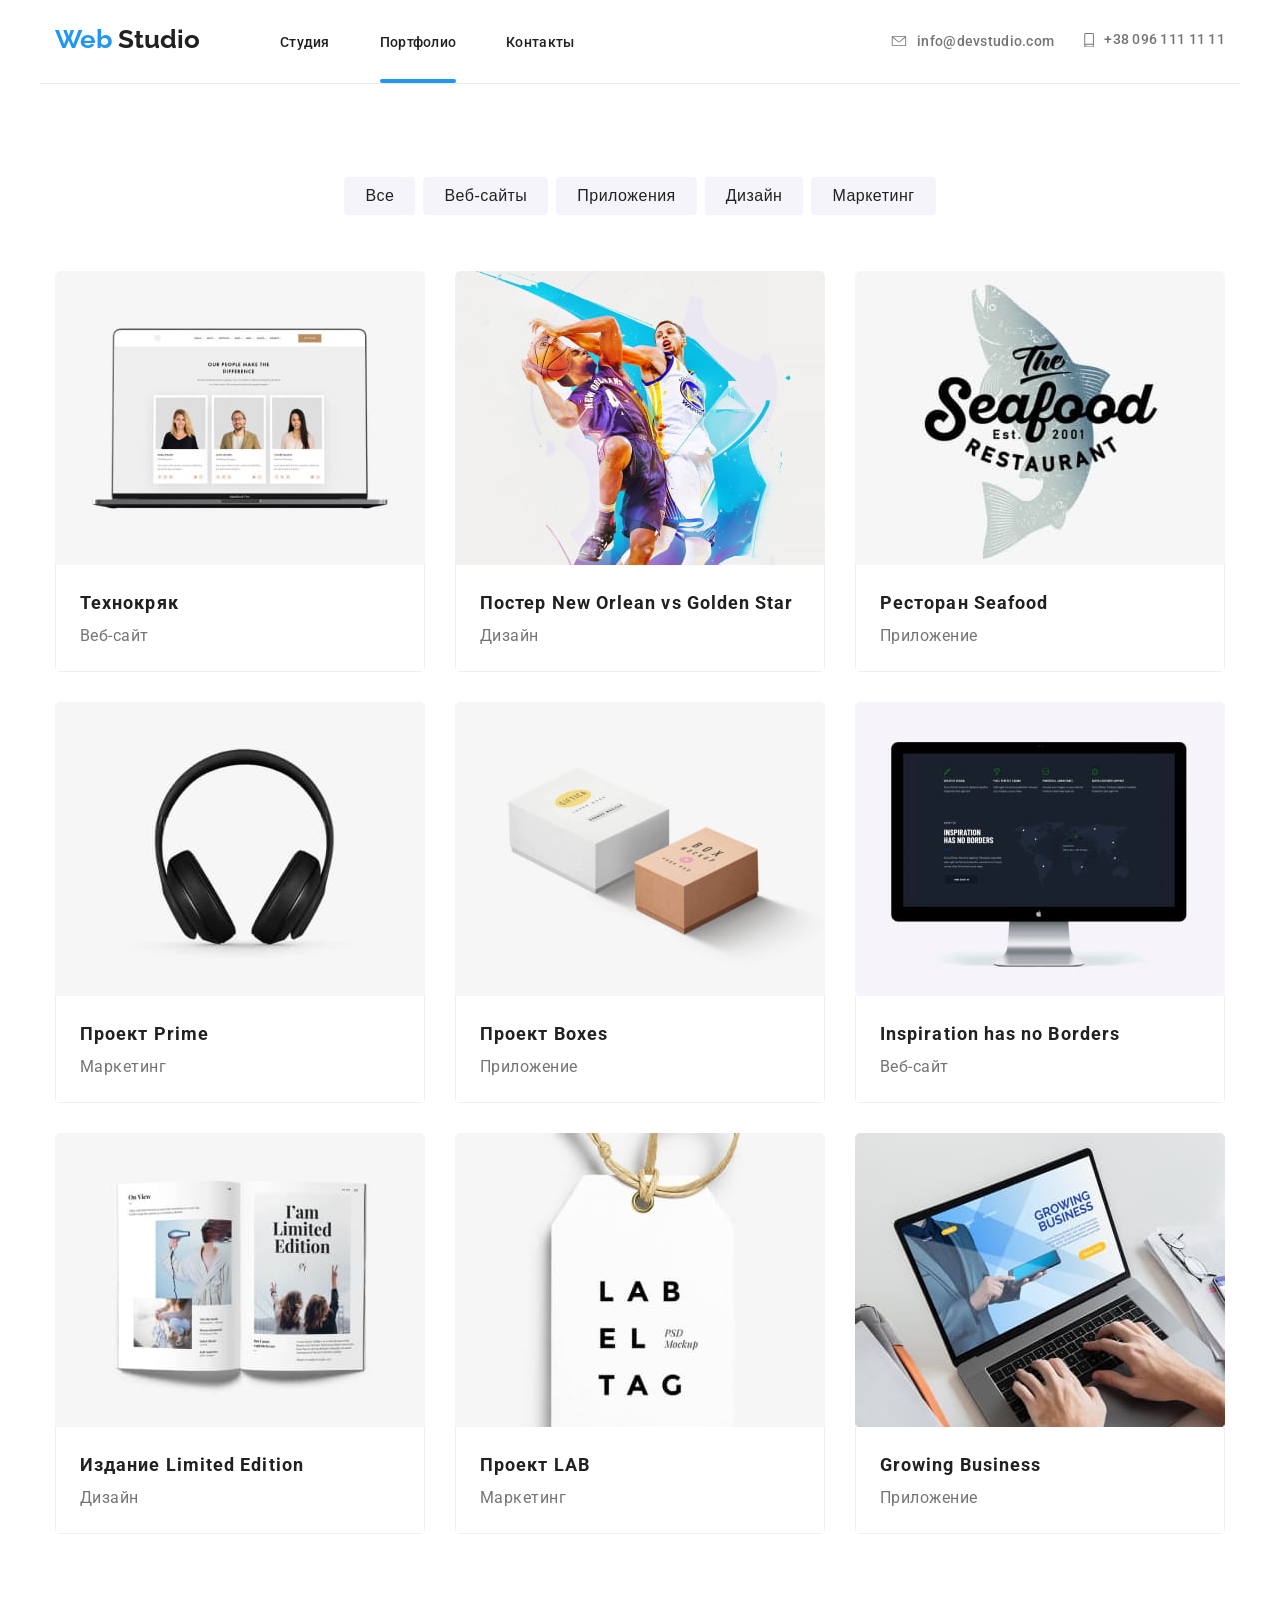
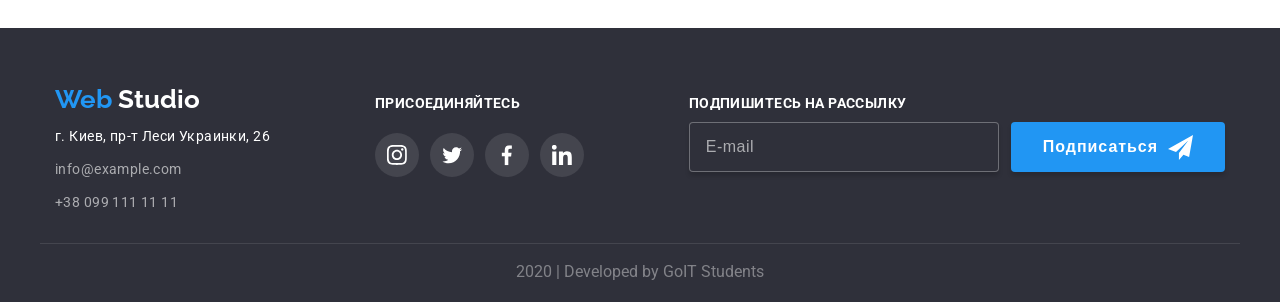
==== portflio.html @ 53668f30 "переносит картинки, иконки, HTML, СSS в goit-markup-hw-06 в goit-markup-hw-07" ====
<!DOCTYPE html>
<html lang="ru">
  <head>
    <meta charset="UTF-8" />
    <meta name="viewport" content="width=device-width, initial-scale=1.0" />
    <link
      href="https://fonts.googleapis.com/css2?family=Raleway:wght@700&family=Roboto:wght@400;500;700;900&display=swap"
      rel="stylesheet"
    />
    <link rel="stylesheet" href="./css/main.css" />

    <title>Portfolio</title>
  </head>
  <body>
    <!-- Шапка -->
    <header class="header">
      <div class="nav-container header-underline">
        <nav class="nav">
          <a href="./index.html" class="logo"
            ><span class="logo-blue">Web</span>
            <span class="logo-black">Studio</span></a
          >

          <ul class="site-nav ut-list">
            <li class="item">
              <a href="./index.html" class="nav-link link-accent">Студия</a>
            </li>
            <li class="item">
              <a href="./portflio.html" class="nav-link link-accent active"
                >Портфолио</a
              >
            </li>
            <li class="item">
              <a href="" class="nav-link link-accent">Контакты</a>
            </li>
          </ul>
        </nav>
        <ul class="contact ut-list">
          <li class="item">
            <a href="mailto:info@devstudio.com" class="contact-link link-accent"
              ><svg class="icon-envelope" width="16" height="10.8">
                <use href="./images-web-studio/sprite.svg#icon-envelope"></use>
              </svg>
              <span>info@devstudio.com</span></a
            >
          </li>
          <li class="item">
            <a href="tel:+380961111111" class="contact-link link-accent"
              ><svg class="icon-smartphone" width="10" height="14.47">
                <use
                  href="./images-web-studio/sprite.svg#icon-smartphone"
                ></use>
              </svg>
              <span>+38 096 111 11 11</span></a
            >
          </li>
        </ul>
      </div>
    </header>

    <!-- Основной контейнер -->
    <main class="main">
      <section>
        <h1 class="subject in-hide">Примеры работ</h1>
        <ul class="buttons ut-list">
          <li class="item">
            <button type="button" class="filter">Все</button>
          </li>
          <li class="item">
            <button type="button" class="filter">Веб-сайты</button>
          </li>
          <li class="item">
            <button type="button" class="filter">Приложения</button>
          </li>
          <li class="item">
            <button type="button" class="filter">Дизайн</button>
          </li>
          <li class="item">
            <button type="button" class="filter">Маркетинг</button>
          </li>
        </ul>
        <ul class="wrap ut-list">
          <li class="item">
            <a href="" class="ut-link"
              ><div class="content-img">
                <img
                  src="./images-portfolio/Tehnockryak.jpg"
                  alt="ноутбук с трёмя фотокарточками"
                  width="370"
                  height="294"
                />
                <p class="description">
                  Технокряк это современная площадка распространения
                  коронавируса. Компании используют эту платформу для цифрового
                  шпионажа и атак на защищённые сервера конкурентов.
                </p>
              </div>
              <div class="card-content">
                <h2 class="subject-list">Технокряк</h2>
                <p class="caption">Веб-сайт</p>
              </div>
            </a>
          </li>
          <li class="item">
            <a href="" class="ut-link"
              ><div class="content-img">
                <img
                  src="./images-portfolio/orlean-vs-golden-stars.jpg"
                  alt="два баскетболиста"
                  width="370"
                  height="294"
                />
                <p class="description">
                  Технокряк это современная площадка распространения
                  коронавируса. Компании используют эту платформу для цифрового
                  шпионажа и атак на защищённые сервера конкурентов.
                </p>
              </div>
              <div class="card-content">
                <h2 class="subject-list change-fs">
                  Постер New Orlean vs Golden Star
                </h2>
                <p class="caption">Дизайн</p>
              </div>
            </a>
          </li>
          <li class="item">
            <a href="" class="ut-link"
              ><div class="content-img">
                <img
                  src="./images-portfolio/restoran-seafood.jpg"
                  alt="морепродукт"
                  width="370"
                  height="294"
                />
                <p class="description">
                  Технокряк это современная площадка распространения
                  коронавируса. Компании используют эту платформу для цифрового
                  шпионажа и атак на защищённые сервера конкурентов.
                </p>
              </div>
              <div class="card-content">
                <h2 class="subject-list">Ресторан Seafood</h2>
                <p class="caption">Приложение</p>
              </div>
            </a>
          </li>
          <li class="item">
            <a href="" class="ut-link"
              ><div class="content-img">
                <img
                  src="./images-portfolio/project-prime.jpg"
                  alt="наушники"
                  width="370"
                  height="294"
                />
                <p class="description">
                  Технокряк это современная площадка распространения
                  коронавируса. Компании используют эту платформу для цифрового
                  шпионажа и атак на защищённые сервера конкурентов.
                </p>
              </div>
              <div class="card-content">
                <h2 class="subject-list">Проект Prime</h2>
                <p class="caption">Маркетинг</p>
              </div>
            </a>
          </li>
          <li class="item">
            <a href="" class="ut-link"
              ><div class="content-img">
                <img
                  src="./images-portfolio/project-boxes.jpg"
                  alt="две коробки"
                  width="370"
                  height="294"
                />
                <p class="description">
                  Технокряк это современная площадка распространения
                  коронавируса. Компании используют эту платформу для цифрового
                  шпионажа и атак на защищённые сервера конкурентов.
                </p>
              </div>
              <div class="card-content">
                <h2 class="subject-list">Проект Boxes</h2>
                <p class="caption">Приложение</p>
              </div>
            </a>
          </li>
          <li class="item">
            <a href="" class="ut-link"
              ><div class="content-img">
                <img
                  src="./images-portfolio/inspiration-has-no-borders.jpg"
                  alt="моноблок"
                  width="370"
                  height="294"
                />
                <p class="description">
                  Технокряк это современная площадка распространения
                  коронавируса. Компании используют эту платформу для цифрового
                  шпионажа и атак на защищённые сервера конкурентов.
                </p>
              </div>
              <div class="card-content">
                <h2 class="subject-list">Inspiration has no Borders</h2>
                <p class="caption">Веб-сайт</p>
              </div>
            </a>
          </li>
          <li class="item">
            <a href="" class="ut-link"
              ><div class="content-img">
                <img
                  src="./images-portfolio/publication-limited-edition.jpg"
                  alt="журнал"
                  width="370"
                  height="294"
                />
                <p class="description">
                  Технокряк это современная площадка распространения
                  коронавируса. Компании используют эту платформу для цифрового
                  шпионажа и атак на защищённые сервера конкурентов.
                </p>
              </div>
              <div class="card-content">
                <h2 class="subject-list">Издание Limited Edition</h2>
                <p class="caption">Дизайн</p>
              </div>
            </a>
          </li>
          <li class="item">
            <a href="" class="ut-link"
              ><div class="content-img">
                <img
                  src="./images-portfolio/project-lab.jpg"
                  alt="бирка на веревочке"
                  width="370"
                  height="294"
                />
                <p class="description">
                  Технокряк это современная площадка распространения
                  коронавируса. Компании используют эту платформу для цифрового
                  шпионажа и атак на защищённые сервера конкурентов.
                </p>
              </div>
              <div class="card-content">
                <h2 class="subject-list">Проект LAB</h2>
                <p class="caption">Маркетинг</p>
              </div>
            </a>
          </li>
          <li class="item">
            <a href="" class="ut-link"
              ><div class="content-img">
                <img
                  src="./images-portfolio/groving-business.jpg"
                  alt="руки набирают текст на ноутбуке"
                  width="370"
                  height="294"
                />
                <p class="description">
                  Технокряк это современная площадка распространения
                  коронавируса. Компании используют эту платформу для цифрового
                  шпионажа и атак на защищённые сервера конкурентов.
                </p>
              </div>
              <div class="card-content">
                <h2 class="subject-list">Growing Business</h2>
                <p class="caption">Приложение</p>
              </div>
            </a>
          </li>
        </ul>
      </section>
    </main>

    <!-- Подвал -->
    <footer class="footer">
      <div class="footer-container">
        <div class="footer-contacts-cntr">
          <a href="./index.html" class="logo"
            ><span class="logo-blue">Web</span>
            <span class="logo-white">Studio</span></a
          >
          <address class="footer-contacts">
            <p class="footer-address">г. Киев, пр-т Леси Украинки, 26</p>
            <p class="footer-mail">info@example.com</p>
            <p class="footer-number">+38 099 111 11 11</p>
          </address>
        </div>
        <div class="footer-call-container">
          <b class="footer-call">присоединяйтесь</b>
          <ul class="footer-social-networks ut-list">
            <li>
              <a href="" class="icon" aria-label="Instagram">
                <svg class="instagram" width="44" height="44">
                  <use
                    href="./images-web-studio/sprite.svg#icon-Instagram"
                    width="20"
                    height="20"
                    x="27%"
                    y="27%"
                  ></use>
                </svg>
              </a>
            </li>
            <li>
              <a href="" class="icon" aria-label="Twitter">
                <svg class="twitter" width="44" height="44">
                  <use
                    href="./images-web-studio/sprite.svg#icon-twitter"
                    width="20"
                    height="20"
                    x="28%"
                    y="28%"
                  ></use>
                </svg>
              </a>
            </li>
            <li>
              <a href="" class="icon" aria-label="Facebook">
                <svg class="facebook" width="44" height="44">
                  <use
                    href="./images-web-studio/sprite.svg#icon-facebook"
                    width="20"
                    height="20"
                    x="28%"
                    y="28%"
                  ></use>
                </svg>
              </a>
            </li>
            <li>
              <a href="" class="icon" aria-label="LinkedIn">
                <svg class="Linkedin" width="44" height="44">
                  <use
                    href="./images-web-studio/sprite.svg#icon-LinkedIn"
                    width="20"
                    height="20"
                    x="27%"
                    y="27%"
                  ></use>
                </svg>
              </a>
            </li>
          </ul>
        </div>
        <div class="mailling-container">
          <label class="mailling-label" for="mailling-form"
            >Подпишитесь на рассылку</label
          >
          <div class="mailling-form-wrap">
            <input
              class="mailling-form"
              type="email"
              name="email"
              id="mailling-form"
              placeholder="E-mail"
            />
            <button class="mailling-button">
              Подписаться
              <svg class="icon-send" width="25" height="25">
                <use href="./images-web-studio/sprite.svg#icon-send"></use>
              </svg>
            </button>
          </div>
        </div>
      </div>
      <div class="copyrights-container">
        <p class="copyrights">2020 | Developed by GoIT Students</p>
      </div>
    </footer>
  </body>
</html>
---- css/main.css ----
/* Палитра цветов */
/* цвет основного текста - #757575 */
/* вторичный цвет текста - #212121 */
/* цвет текста подвала вторичный - rgba(255, 255, 255, 0.6) */
/* цвет акцента - #2196F3 */

/* основной цвет фона - #ffffff*/
/* вторичный цвет фона - #F5F4FA */
/* цвет подвала - #2F303A */

:root {
  --main-text-color: #757575;
  --title-text-color: #212121;
  --accent-color: #2196f3;
  --main-white-color: #ffffff;
  --main-bcg-color: #e5e5e5;
  --secondary-bcg-color: #f5f4fa;
  --footer-bgc-color: #2f303a;
  --footer-text-color: rgba(255, 255, 255, 0.6);
  --footer-copyright-color: rgba(255, 255, 255, 0.4);
  --main-icon-color: #afb1b8;
  --footer-bg-icon-color: rgba(255, 255, 255, 0.1);
}

html {
  box-sizing: border-box;
}

*,
*::before,
*::after {
  box-sizing: inherit;
}

body {
  color: var(--main-text-color);
  background-color: var(--main-bcg-color);

  font-family: "Roboto", sans-serif;

  margin: 0;
}

img {
  display: block;
}
/* ------------------------- Утилиты ------------------------------- */
/* Утилитарный класс списка */
.ut-list {
  display: flex;
  margin: 0;
  padding: 0;
  list-style: none;
}

/* Утилитарный класс ссылки */
.ut-link {
  text-decoration: none;
}

/* Утилитарный класс оснавной контейнер */
.container {
  margin-left: auto;
  margin-right: auto;
  width: 1200px;
  padding-left: 15px;
  padding-right: 15px;
}

/* Утилитарный класс основный заголовков */
.main-title {
  width: 1200px;
  text-align: center;
  margin-top: 0;
  margin-bottom: 50px;
  margin-left: auto;
  margin-right: auto;
  /* background-color: brown; */

  color: var(--title-text-color);
  font-weight: 700;
  font-size: 36px;
  line-height: 1.17;
  letter-spacing: 0.03em;
}

.active::after {
  content: "";
  position: absolute;
  bottom: 0;

  display: block;
  background-color: var(--accent-color);
  border-radius: 2px;
  width: 100%;
  height: 4px;
}

.header-underline {
  border-bottom: 1px solid #ececec;
}

/* Утилита hide */
.in-hide {
  display: none;
}

/*------------------------ Шапка -------------------------*/
.header {
  margin-left: auto;
  margin-right: auto;

  background-color: var(--main-white-color);
}

.nav-container {
  display: flex;
  align-items: center;
  margin-left: auto;
  margin-right: auto;
  width: 1200px;
  padding-right: 15px;
  padding-left: 15px;
}

.nav {
  display: flex;
}

.logo {
  display: inline-block;
  padding-top: 24px;
  padding-bottom: 25px;

  text-decoration: none;
  font-family: "Raleway", sans-serif;
  font-weight: 700;
  font-size: 26px;
  line-height: 1.19;
}

.logo-blue {
  color: var(--accent-color);
}

.logo-black {
  color: var(--title-text-color);
}

.site-nav {
  margin-left: 80px;
}

.site-nav .item:not(:first-child) {
  margin-left: 50px;
}

.site-nav > .item {
  position: relative;
  padding-top: 32px;
  padding-bottom: 32px;
}

.nav-link {
  color: var(--title-text-color);
  font-weight: 500;
  font-size: 14px;
  line-height: 1.14;
  letter-spacing: 0.02em;
  text-decoration: none;

  transition: color 250ms cubic-bezier(0.4, 0, 0.2, 1);
}

.contact {
  margin-left: auto;
}

.contact-link {
  align-items: center;
  display: inline-flex;

  color: var(--main-text-color);

  font-weight: 500;
  font-size: 14px;
  line-height: 1.14;
  letter-spacing: 0.02em;
  text-decoration: none;

  transition: color 250ms cubic-bezier(0.4, 0, 0.2, 1);
}

.header .icon-smartphone,
.icon-envelope {
  margin-right: 10px;

  fill: currentColor;
}

.contact > .item + .item {
  margin-left: 30px;
}

/*----------------------- Герой --------------------------*/

.hero-scn {
  margin-left: auto;
  margin-right: auto;
  padding-top: 200px;
  padding-bottom: 200px;
  max-width: 1600px;
  background-image: linear-gradient(
      to right,
      rgba(47, 48, 58, 0.8),
      rgba(47, 48, 58, 0.8)
    ),
    url(../images-web-studio/hero-bgi.jpg);
  text-align: center;
  background-size: cover;
  background-position: center;
  background-repeat: no-repeat;
}

.hero-title {
  width: 646px;
  margin-top: 0;
  margin-right: auto;
  margin-left: auto;
  margin-bottom: 46px;

  color: var(--main-white-color);
  font-weight: 900;
  font-size: 44px;
  line-height: 1.36;
  letter-spacing: 0.06em;
  text-transform: uppercase;
}

.button {
  display: inline-block;
  min-width: 200px;
  height: 50px;
  padding: 10px 32px;
  border-radius: 4px;

  color: var(--main-white-color);
  background-color: var(--accent-color);

  border-style: none;
  font-weight: bold;
  font-size: 16px;
  line-height: 1.88;
  letter-spacing: 0.06em;
  cursor: pointer;
}

/*--------------------------- Секция преимущества -----------------------*/

.advantages {
  margin-left: auto;
  margin-right: auto;
  padding-top: 94px;

  background-color: var(--main-white-color);
}

.advantages-title {
  display: inline-flex;
  flex-direction: column;
  margin-top: 30px;
  margin-bottom: 10px;

  color: var(--title-text-color);

  font-weight: 700;
  font-size: 14px;
  line-height: 1.14;
  letter-spacing: 0.03em;
  text-transform: uppercase;
}

.advantages-description {
  font-weight: 400;
  font-size: 14px;
  line-height: 1.71;
  letter-spacing: 0.03em;
}

.advant-items {
  padding-bottom: 94px;
  border-bottom: 1px solid #ececec;
}

.advant-items > .item + .item {
  margin-left: 30px;
}

.advant-items > .item:nth-child(1)::before {
  content: "";
  display: inline-flex;
  border-radius: 4px;
  width: 278px;
  height: 117px;

  background-image: url(../images-web-studio/icons/antenna.svg);
  background-position: center;
  background-repeat: no-repeat;
  background-color: var(--secondary-bcg-color);
}
.advant-items > .item:nth-child(2)::before {
  content: "";
  display: inline-flex;
  border-radius: 4px;
  width: 278px;
  height: 117px;

  background-image: url(../images-web-studio/icons/clock.svg);
  background-position: center;
  background-repeat: no-repeat;
  background-color: var(--secondary-bcg-color);
}
.advant-items > .item:nth-child(3)::before {
  content: "";
  display: inline-flex;
  border-radius: 4px;
  width: 278px;
  height: 117px;

  background-image: url(../images-web-studio/icons/diagram.svg);
  background-position: center;
  background-repeat: no-repeat;
  background-color: var(--secondary-bcg-color);
}
.advant-items > .item:nth-child(4)::before {
  content: "";
  display: inline-flex;
  border-radius: 4px;
  width: 278px;
  height: 117px;

  background-image: url(../images-web-studio/icons/astronaut.svg);
  background-position: center;
  background-repeat: no-repeat;
  background-color: var(--secondary-bcg-color);
}

/*------------------------------------------ Секция занятий -------------------------------------------------*/

.occupations {
  margin-left: auto;
  margin-right: auto;
  padding-top: 94px;
  padding-bottom: 94px;

  background-color: var(--main-white-color);
}

.occupations-list .item {
  position: relative;
}

.occupations-items__caption {
  position: absolute;
  bottom: 0;
  width: 370px;
  height: 70px;
  display: flex;
  align-items: center;
  justify-content: center;
  margin: 0;
  border-bottom-left-radius: 4px;
  border-bottom-right-radius: 4px;

  color: var(--main-white-color);
  background-color: rgba(47, 48, 58, 0.8);

  font-weight: 700;
  font-size: 14px;
  line-height: 1.17;
  letter-spacing: 0.03em;
  text-transform: uppercase;
}

.occupations-list > .item + .item {
  margin-left: 30px;
}

/* Наша команда */

.our-team {
  margin-right: auto;
  margin-left: auto;
  padding-top: 94px;
  padding-bottom: 94px;

  background-color: var(--secondary-bcg-color);
}

.card-title {
  margin-top: 30px;
  margin-bottom: 10px;

  color: var(--title-text-color);
  font-weight: 500;
  font-size: 16px;
  line-height: 1.19;
  letter-spacing: 0.03em;
}

.position {
  margin-bottom: 16px;

  font-weight: 400;
  font-size: 16px;
  line-height: 1.19;
  letter-spacing: 0.03em;
}

.item-cards > .item {
  width: 270px;
  border-bottom-left-radius: 4px;
  border-bottom-right-radius: 4px;
  text-align: center;

  background-color: var(--main-white-color);
  box-shadow: 0px 2px 1px rgba(0, 0, 0, 0.2), 0px 1px 1px rgba(0, 0, 0, 0.14),
    0px 1px 3px rgba(0, 0, 0, 0.12);
}

.item-cards > .item + .item {
  margin-left: 30px;
}

.item-cards > .item .icon {
  text-decoration: none;
}

.social-networks {
  padding: 0 24px 35px;
  justify-content: space-between;
}

.social-networks svg {
  border-radius: 25px;
  fill: var(--main-icon-color);

  transition: fill 250ms cubic-bezier(0.4, 0, 0.2, 1),
    background-color 250ms cubic-bezier(0.4, 0, 0.2, 1);
}

.social-networks svg:hover,
svg:focus {
  fill: var(--main-white-color);
  background-color: var(--accent-color);
}

/* ----------------------- Секция постоянные клиенты ------------------------------------------*/

.clients {
  margin-right: auto;
  margin-left: auto;
  padding-top: 94px;
  padding-bottom: 94px;

  background-color: var(--main-white-color);
}

.client-item:not(:first-child) {
  margin-left: 30px;
}

.client-item {
  width: 170px;
  height: 90px;
  fill: var(--main-icon-color);
  border: 1px solid var(--main-icon-color);
  border-radius: 4px;

  transition: fill 250ms cubic-bezier(0.4, 0, 0.2, 1),
    border-color 250ms cubic-bezier(0.4, 0, 0.2, 1);
}

.client-link {
  display: flex;
  align-items: center;
  justify-content: center;
  width: 100%;
  height: 100%;
  fill: inherit;
}

.client-item:hover,
.client-item:focus {
  fill: var(--accent-color);
  border: 1px solid var(--accent-color);
}

/* ----------------------------- Подвал ------------------------------*/

.footer {
  margin-left: auto;
  margin-right: auto;
  padding-top: 56px;

  background-color: var(--footer-bgc-color);
}

.mailling-cntr {
  margin-left: 102px;
}

.footer-container {
  display: flex;
  justify-content: space-between;
  width: 1200px;
  margin-left: auto;
  margin-right: auto;
  align-items: baseline;
  padding-bottom: 28px;
  padding-left: 15px;
  padding-right: 15px;
}

.footer .logo {
  margin-bottom: 10px;
  padding: 0;
}

.logo-white {
  color: var(--main-white-color);
}

.footer-contacts {
  margin: 0;

  font-style: normal;
}

.footer-address,
.footer-mail,
.footer-number {
  display: block;

  font-weight: 400;
  font-size: 14px;
  line-height: 1.71;
  letter-spacing: 0.03em;
}

.footer-address {
  margin-top: 0;
  margin-bottom: 9px;

  color: var(--main-white-color);
}

.footer-mail {
  margin-top: 0;
  margin-bottom: 9px;

  color: var(--footer-text-color);
}

.footer-number {
  margin-top: 0;
  margin-bottom: 0;

  color: var(--footer-text-color);
}

.footer-call {
  display: inline-block;
  margin-bottom: 21px;

  color: var(--main-white-color);

  font-weight: bold;
  font-size: 14px;
  line-height: 1.14;
  letter-spacing: 0.03em;
  text-transform: uppercase;
}

.footer-social-networks li:not(:first-child) {
  margin-left: 11px;
}

.footer-social-networks svg {
  border-radius: 100%;
  fill: var(--main-white-color);
  background-color: var(--footer-bg-icon-color);

  transition: background-color 250ms cubic-bezier(0.4, 0, 0.2, 1);
}

.footer-social-networks svg:hover,
svg:focus {
  background-color: var(--accent-color);
}

.mailling-label {
  font-weight: 700;
  font-size: 14px;
  line-height: 1.14;
  letter-spacing: 0.03em;
  text-transform: uppercase;

  color: #ffffff;
}

.mailling-form-wrap {
  display: flex;
  align-items: center;
  margin-top: 10px;
}

.mailling-form {
  display: inline-block;
  min-width: 310px;
  height: 50px;
  padding: 15px 16px;

  border: 1px solid rgba(255, 255, 255, 0.3);
  box-shadow: 0px 4px 4px rgba(0, 0, 0, 0.15);
  border-radius: 4px;

  color: var(--main-white-color);
  background-color: var(--footer-bgc-color);
  outline: none;
}

.mailling-form::placeholder {
  font-size: 16px;
  line-height: 1.25;
  letter-spacing: 0.03em;

  color: rgba(255, 255, 255, 0.6);
}

.mailling-button {
  display: flex;
  align-items: center;
  min-width: 210px;
  height: 50px;
  margin-left: 12px;
  padding: 10px 32px;
  border-radius: 4px;

  color: var(--main-white-color);
  background-color: var(--accent-color);
  box-shadow: 0px 4px 4px rgba(0, 0, 0, 0.15);

  text-decoration: none;
  font-weight: 700;
  font-size: 16px;
  line-height: 1.88;
  letter-spacing: 0.06em;

  overflow: hidden;
  border-style: none;
  cursor: pointer;
}

.icon-send {
  margin-left: 10px;
  fill: #fff;
}

.copyrights-container {
  margin-right: auto;
  margin-left: auto;
  width: 1200px;
  padding-top: 18px;
  padding-bottom: 21px;
  border-top: 1px solid rgba(255, 255, 255, 0.1);
  text-align: center;
  color: var(--footer-copyright-color);
}

.copyrights {
  margin: 0px;
}

/*---------------------------------- Портфолио -------------------------------------------------*/

.main {
  margin-right: auto;
  margin-left: auto;
  padding-top: 93px;

  background-color: var(--main-white-color);
}

.buttons {
  justify-content: center;
  width: 1200px;
  margin-right: auto;
  margin-left: auto;
  margin-bottom: 56px;
  cursor: pointer;
}

.buttons > .item:not(:first-child) {
  margin-left: 8px;
}

/* .wrap-container {
  width: 1200px;
  margin-right: auto;
  margin-left: auto;
  padding-bottom: 94px;
} */

.wrap {
  flex-wrap: wrap;
  width: 1200px;
  padding-right: 15px;
  padding-left: 15px;
  padding-bottom: 94px;
  margin-right: auto;
  margin-left: auto;
}

.wrap > .item:nth-child(3n) {
  margin-right: 0;
}

.wrap > .item {
  /* position: relative; */
  width: calc((100% - 60px) / 3);
  margin-right: 30px;
  margin-bottom: 30px;
  border-radius: 5px;
  overflow: hidden;

  transition: box-shadow 250ms cubic-bezier(0.4, 0, 0.2, 1);
}

.wrap > .item:hover,
.item:focus {
  box-shadow: 1px 4px 6px rgba(0, 0, 0, 0.16), 0px 4px 4px rgba(0, 0, 0, 0.06),
    0px 1px 1px rgba(0, 0, 0, 0.12);
}

/* .wrap > img {
  display: block;
  max-width: 100%;
  height: auto;
} */

.wrap > .item:nth-last-child(-n + 3) {
  margin-bottom: 0;
}

.card-content {
  border-left: 1px solid #eeeeee;
  border-right: 1px solid #eeeeee;
  border-bottom: 1px solid #eeeeee;
  padding-top: 20px;
  padding-right: 24px;
  padding-left: 24px;
  padding-bottom: 20px;
}

/* .card-content:nth-child(2), */
/* .wrap > .item:nth-child(2) > .card-content {
  padding-right: 20px;
} */

.subject-list {
  display: flex;
  margin: 0;
  text-align: center;
  justify-content: start;
  /* margin-top: 20px;
  margin-right: 24px;
  margin-left: 24px; */

  color: var(--title-text-color);

  font-weight: 700;
  font-size: 18px;
  line-height: 2;
  letter-spacing: 0.06em;
}

.wrap .caption {
  display: flex;
  margin: 0;
  text-align: center;
  justify-content: start;
  /* margin-right: 24px;
  margin-left: 24px;
  margin-bottom: 20px; */

  color: var(--main-text-color);
  font-weight: 400;
  font-size: 16px;
  line-height: 1.88;
  letter-spacing: 0.03em;
}

.content-img {
  position: relative;
  overflow: hidden;
}

.content-img::after {
  content: "";
  position: absolute;
  bottom: 0;
  padding: 0 24px;
  display: block;
  width: 370px;
  height: 294px;
  transform: translateY(100%);

  opacity: 0.9;
  background-color: var(--accent-color);

  transition-property: transform;
  transition-duration: 250ms;
  transition-timing-function: cubic-bezier(0.4, 0, 0.2, 1);
}

.description {
  position: absolute;
  top: 50%;
  transform: translateY(150%);
  margin: 0;
  padding: 24px;
  opacity: 0.9;
  z-index: 2;

  font-weight: 400;
  font-size: 18px;
  line-height: 1.56;
  letter-spacing: 0.03em;

  color: var(--main-white-color);

  transition-property: transform;
  transition-duration: 250ms;
  transition-timing-function: cubic-bezier(0.4, 0, 0.2, 1);
}

.wrap .item:hover .content-img::after,
.item:focus .content-img::after {
  transform: translate(0);
}

.wrap .item:hover .description,
.item:focus .description {
  transform: translateY(-50%);
}

.filter {
  font-weight: 500;
  font-size: 16px;
  line-height: 1.62;
  text-align: center;
  letter-spacing: 0.03em;

  color: #212121;
  padding: 6px 21px;
  border-radius: 4px;
  border-style: none;

  background-color: #f5f4fa;

  transition: color 250ms cubic-bezier(0.4, 0, 0.2, 1),
    background-color 250ms cubic-bezier(0.4, 0, 0.2, 1),
    box-shadow 250ms cubic-bezier(0.4, 0, 0.2, 1);
}

.filter:hover,
.filter:focus {
  background-color: var(--accent-color);
  color: var(--main-white-color);
  box-shadow: 0px 2px 2px rgba(0, 0, 0, 0.12), 0px 1px 2px rgba(0, 0, 0, 0.08),
    0px 3px 1px rgba(0, 0, 0, 0.1);
}

/* Утилита ховера на ссылки */
.link-accent:hover,
.link-accent:focus {
  color: var(--accent-color);
}

/* ----------------------------- Форма ----------------------------*/

.backdrop {
  position: fixed;
  top: 0;
  left: 0;
  width: 100%;
  height: 100%;
  background-color: rgba(0, 0, 0, 0.2);
  z-index: 100;

  opacity: 1;

  transition: opacity 250ms cubic-bezier(0.4, 0, 0.2, 1),
    transform 250ms cubic-bezier(0.4, 0, 0.2, 1);
}

.backdrop.is-hidden {
  opacity: 0;
  pointer-events: none;
  transform: scale(1.2);
}

.backdrop.is-hidden .form {
  transform: translate(-50%, -50%) scale(1.2);
  opacity: 0;
}

.form {
  position: absolute;
  display: inline-flex;
  flex-direction: column;
  width: 528px;
  padding: 40px;
  top: 50%;
  left: 50%;
  transform: translate(-50%, -50%) scale(1);
  opacity: 1;

  font-weight: 400;
  font-size: 14px;
  line-height: 1.14;
  letter-spacing: 0.01em;

  color: var(--main-text-color);

  background-color: var(--main-white-color);
  box-shadow: 0px 2px 1px rgba(0, 0, 0, 0.2), 0px 1px 1px rgba(0, 0, 0, 0.14),
    0px 1px 3px rgba(0, 0, 0, 0.12);
  border-radius: 4px;

  transition: opacity 250ms cubic-bezier(0.4, 0, 0.2, 1),
    transform 250ms cubic-bezier(0.4, 0, 0.2, 1);
}

.form-header {
  margin-bottom: 30px;

  font-weight: 700;
  font-size: 20px;
  line-height: 1.15;
  letter-spacing: 0.03em;

  color: var(--title-text-color);
}

.input-wrap {
  position: relative;
  margin-bottom: 28px;
}

.form-input {
  width: 100%;
  margin: 0;
  padding: 12px 42px;

  border: 1px solid rgba(33, 33, 33, 0.2);
  border-radius: 4px;
  -webkit-appearance: none;
}

.form-input:focus,
.feedback:focus {
  border: 1px solid var(--accent-color);
  outline: none;
}

.icon-input {
  position: absolute;
  top: 50%;
  left: 14px;

  transform: translateY(-50%);
  fill: currentColor;
}

.input-label {
  position: absolute;
  top: 50%;
  left: 42px;
  transform: translateY(-50%);

  transition: transform 250ms cubic-bezier(0.4, 0, 0.2, 1);
}

.form-input:focus + .input-label {
  transform: translate(-42px, -38px);

  color: var(--accent-color);
}

.form-input:focus ~ .icon-input {
  fill: var(--accent-color);
}

.form-input:not(:placeholder-shown) + .input-label {
  transform: translate(-42px, -38px);
}

.feedback {
  margin-bottom: 30px;
  padding: 12px;
  border: 1px solid rgba(33, 33, 33, 0.2);
  border-radius: 4px;
  resize: none;
}

.form-agreement {
  display: flex;
  justify-content: center;
  margin-bottom: 30px;

  line-height: 1.71;
  letter-spacing: 0.03em;
}

.form-agreement label {
  display: flex;
  align-items: center;
  cursor: pointer;
}

.form-agreement a {
  color: var(--accent-color);
}

.checkbox {
  position: absolute;
  width: 1px;
  height: 1px;
  margin: -1px;
  border: 0px;
  padding: 0px;
  clip: rect(0 0 0 0);
  overflow: hidden;
}

.checkbox-icon {
  margin-right: 8px;

  border: 2px solid var(--title-text-color);
  border-radius: 2px;
  fill: transparent;
  cursor: pointer;
  /* background-size: contain; */

  /* transition: background-color 250ms cubic-bezier(0.4, 0, 0.2, 1); */
}

.checkbox:checked + .checkbox-icon {
  background-origin: border-box;
  background-color: var(--accent-color);
  /* border-color: transparent; */
  fill: #fff;
  border: none;
}

/* .checkbox:checked + .checkbox-icon > use {
  background-origin: border-box;
} */

.form-button {
  width: 200px;
  height: 50px;
  padding: 10px 55px;
  margin-left: auto;
  margin-right: auto;

  color: var(--main-white-color);
  background-color: var(--accent-color);
  box-shadow: 0px 4px 4px rgba(0, 0, 0, 0.15);

  border-style: none;
  border-radius: 4px;
  font-weight: bold;
  font-size: 16px;
  line-height: 1.88;
  letter-spacing: 0.06em;
  cursor: pointer;
}

.closing-button {
  position: absolute;
  top: 0;
  right: 0;
  transform: translate(50%, -50%);
  display: flex;
  justify-content: center;
  align-items: center;
  width: 30px;
  height: 30px;

  border-radius: 25px;
  border-style: none;
  background-color: var(--main-white-color);
  box-shadow: 0px 2px 1px rgba(0, 0, 0, 0.2), 0px 1px 1px rgba(0, 0, 0, 0.14),
    0px 1px 3px rgba(0, 0, 0, 0.12);
  cursor: pointer;
  outline: none;
}

.closing-button:active {
  border: 1px solid var(--accent-color);
  border-radius: 50%;
}

.closing-button:hover svg {
  fill: var(--accent-color);
}
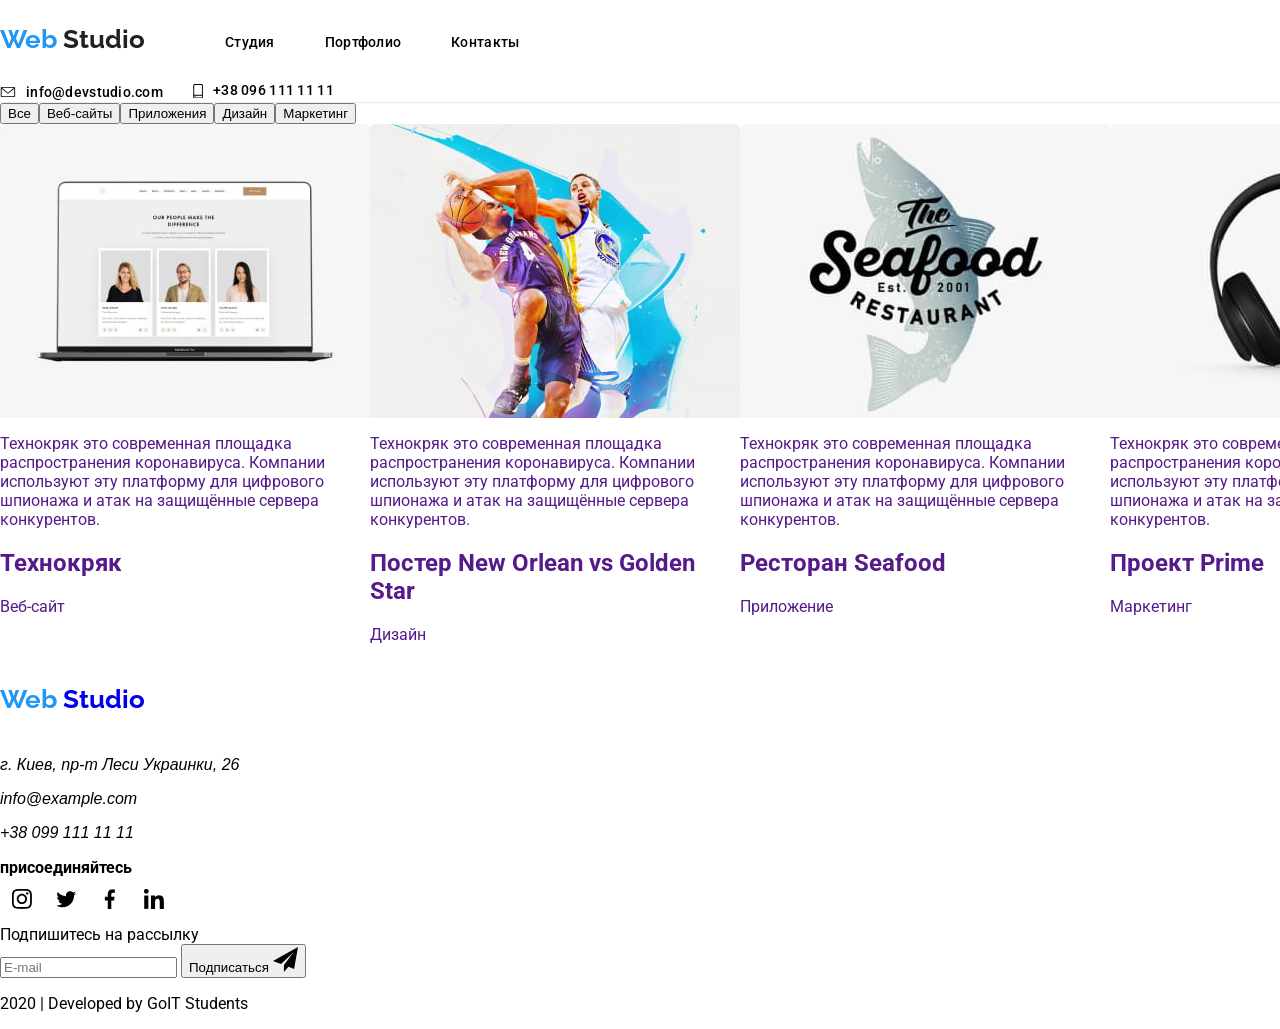
==== commit 88cb15f0: "Поддключил sass стили в хедере без изменений стилий в sass формат" ====
--- a/portflio.html
+++ b/portflio.html
@@ -26,7 +26,7 @@
               <a href="./index.html" class="nav-link link-accent">Студия</a>
             </li>
             <li class="item">
-              <a href="./portflio.html" class="nav-link link-accent active"
+              <a href="./portflio.html" class="nav-link link-accent active-page"
                 >Портфолио</a
               >
             </li>
--- a/css/main.css
+++ b/css/main.css
@@ -1,52 +1,15 @@
+@charset "UTF-8";
 /* Палитра цветов */
-/* цвет основного текста - #757575 */
-/* вторичный цвет текста - #212121 */
+/* цвет основного текста - #212121 */
+/* вторичный цвет текста - #757575 */
 /* цвет текста подвала вторичный - rgba(255, 255, 255, 0.6) */
 /* цвет акцента - #2196F3 */
-
 /* основной цвет фона - #ffffff*/
 /* вторичный цвет фона - #F5F4FA */
 /* цвет подвала - #2F303A */
-
-:root {
-  --main-text-color: #757575;
-  --title-text-color: #212121;
-  --accent-color: #2196f3;
-  --main-white-color: #ffffff;
-  --main-bcg-color: #e5e5e5;
-  --secondary-bcg-color: #f5f4fa;
-  --footer-bgc-color: #2f303a;
-  --footer-text-color: rgba(255, 255, 255, 0.6);
-  --footer-copyright-color: rgba(255, 255, 255, 0.4);
-  --main-icon-color: #afb1b8;
-  --footer-bg-icon-color: rgba(255, 255, 255, 0.1);
-}
-
-html {
-  box-sizing: border-box;
-}
-
-*,
-*::before,
-*::after {
-  box-sizing: inherit;
-}
-
-body {
-  color: var(--main-text-color);
-  background-color: var(--main-bcg-color);
-
-  font-family: "Roboto", sans-serif;
-
-  margin: 0;
-}
-
-img {
-  display: block;
-}
-/* ------------------------- Утилиты ------------------------------- */
-/* Утилитарный класс списка */
 .ut-list {
+  display: -webkit-box;
+  display: -ms-flexbox;
   display: flex;
   margin: 0;
   padding: 0;
@@ -76,7 +39,6 @@
   margin-left: auto;
   margin-right: auto;
   /* background-color: brown; */
-
   color: var(--title-text-color);
   font-weight: 700;
   font-size: 36px;
@@ -88,7 +50,6 @@
   content: "";
   position: absolute;
   bottom: 0;
-
   display: block;
   background-color: var(--accent-color);
   border-radius: 2px;
@@ -105,17 +66,48 @@
   display: none;
 }
 
-/*------------------------ Шапка -------------------------*/
+/* Утилита ховера на ссылки */
+.link-accent:hover,
+.link-accent:focus {
+  color: #2196f3;
+}
+
+html {
+  -webkit-box-sizing: border-box;
+          box-sizing: border-box;
+}
+
+*,
+*::before,
+*::after {
+  -webkit-box-sizing: inherit;
+          box-sizing: inherit;
+}
+
+body {
+  color: var(--main-text-color);
+  background-color: var(--main-bcg-color);
+  font-family: "Roboto", sans-serif;
+  margin: 0;
+}
+
+img {
+  display: block;
+}
+
 .header {
   margin-left: auto;
   margin-right: auto;
-
   background-color: var(--main-white-color);
 }
 
-.nav-container {
+.header-container {
+  display: -webkit-box;
+  display: -ms-flexbox;
   display: flex;
-  align-items: center;
+  -webkit-box-align: center;
+      -ms-flex-align: center;
+          align-items: center;
   margin-left: auto;
   margin-right: auto;
   width: 1200px;
@@ -123,28 +115,45 @@
   padding-left: 15px;
 }
 
+.header-underline {
+  border-bottom: 1px solid #ececec;
+}
+
+.contact {
+  margin-left: auto;
+}
+
+.contact-link {
+  -webkit-box-align: center;
+      -ms-flex-align: center;
+          align-items: center;
+  display: -webkit-inline-box;
+  display: -ms-inline-flexbox;
+  display: inline-flex;
+  color: var(--main-text-color);
+  font-weight: 500;
+  font-size: 14px;
+  line-height: 1.14;
+  letter-spacing: 0.02em;
+  text-decoration: none;
+  -webkit-transition: color 250ms cubic-bezier(0.4, 0, 0.2, 1);
+  transition: color 250ms cubic-bezier(0.4, 0, 0.2, 1);
+}
+
+.header .icon-smartphone,
+.icon-envelope {
+  margin-right: 10px;
+  fill: currentColor;
+}
+
+.contact > .item + .item {
+  margin-left: 30px;
+}
+
 .nav {
+  display: -webkit-box;
+  display: -ms-flexbox;
   display: flex;
-}
-
-.logo {
-  display: inline-block;
-  padding-top: 24px;
-  padding-bottom: 25px;
-
-  text-decoration: none;
-  font-family: "Raleway", sans-serif;
-  font-weight: 700;
-  font-size: 26px;
-  line-height: 1.19;
-}
-
-.logo-blue {
-  color: var(--accent-color);
-}
-
-.logo-black {
-  color: var(--title-text-color);
 }
 
 .site-nav {
@@ -168,952 +177,26 @@
   line-height: 1.14;
   letter-spacing: 0.02em;
   text-decoration: none;
-
+  -webkit-transition: color 250ms cubic-bezier(0.4, 0, 0.2, 1);
   transition: color 250ms cubic-bezier(0.4, 0, 0.2, 1);
 }
 
-.contact {
-  margin-left: auto;
-}
-
-.contact-link {
-  align-items: center;
-  display: inline-flex;
-
-  color: var(--main-text-color);
-
-  font-weight: 500;
-  font-size: 14px;
-  line-height: 1.14;
-  letter-spacing: 0.02em;
-  text-decoration: none;
-
-  transition: color 250ms cubic-bezier(0.4, 0, 0.2, 1);
-}
-
-.header .icon-smartphone,
-.icon-envelope {
-  margin-right: 10px;
-
-  fill: currentColor;
-}
-
-.contact > .item + .item {
-  margin-left: 30px;
-}
-
-/*----------------------- Герой --------------------------*/
-
-.hero-scn {
-  margin-left: auto;
-  margin-right: auto;
-  padding-top: 200px;
-  padding-bottom: 200px;
-  max-width: 1600px;
-  background-image: linear-gradient(
-      to right,
-      rgba(47, 48, 58, 0.8),
-      rgba(47, 48, 58, 0.8)
-    ),
-    url(../images-web-studio/hero-bgi.jpg);
-  text-align: center;
-  background-size: cover;
-  background-position: center;
-  background-repeat: no-repeat;
-}
-
-.hero-title {
-  width: 646px;
-  margin-top: 0;
-  margin-right: auto;
-  margin-left: auto;
-  margin-bottom: 46px;
-
-  color: var(--main-white-color);
-  font-weight: 900;
-  font-size: 44px;
-  line-height: 1.36;
-  letter-spacing: 0.06em;
-  text-transform: uppercase;
-}
-
-.button {
+.logo {
   display: inline-block;
-  min-width: 200px;
-  height: 50px;
-  padding: 10px 32px;
-  border-radius: 4px;
-
-  color: var(--main-white-color);
-  background-color: var(--accent-color);
-
-  border-style: none;
-  font-weight: bold;
-  font-size: 16px;
-  line-height: 1.88;
-  letter-spacing: 0.06em;
-  cursor: pointer;
-}
-
-/*--------------------------- Секция преимущества -----------------------*/
-
-.advantages {
-  margin-left: auto;
-  margin-right: auto;
-  padding-top: 94px;
-
-  background-color: var(--main-white-color);
-}
-
-.advantages-title {
-  display: inline-flex;
-  flex-direction: column;
-  margin-top: 30px;
-  margin-bottom: 10px;
-
-  color: var(--title-text-color);
-
+  padding-top: 24px;
+  padding-bottom: 25px;
+  text-decoration: none;
+  font-family: "Raleway", sans-serif;
   font-weight: 700;
-  font-size: 14px;
-  line-height: 1.14;
-  letter-spacing: 0.03em;
-  text-transform: uppercase;
-}
-
-.advantages-description {
-  font-weight: 400;
-  font-size: 14px;
-  line-height: 1.71;
-  letter-spacing: 0.03em;
-}
-
-.advant-items {
-  padding-bottom: 94px;
-  border-bottom: 1px solid #ececec;
-}
-
-.advant-items > .item + .item {
-  margin-left: 30px;
-}
-
-.advant-items > .item:nth-child(1)::before {
-  content: "";
-  display: inline-flex;
-  border-radius: 4px;
-  width: 278px;
-  height: 117px;
-
-  background-image: url(../images-web-studio/icons/antenna.svg);
-  background-position: center;
-  background-repeat: no-repeat;
-  background-color: var(--secondary-bcg-color);
-}
-.advant-items > .item:nth-child(2)::before {
-  content: "";
-  display: inline-flex;
-  border-radius: 4px;
-  width: 278px;
-  height: 117px;
-
-  background-image: url(../images-web-studio/icons/clock.svg);
-  background-position: center;
-  background-repeat: no-repeat;
-  background-color: var(--secondary-bcg-color);
-}
-.advant-items > .item:nth-child(3)::before {
-  content: "";
-  display: inline-flex;
-  border-radius: 4px;
-  width: 278px;
-  height: 117px;
-
-  background-image: url(../images-web-studio/icons/diagram.svg);
-  background-position: center;
-  background-repeat: no-repeat;
-  background-color: var(--secondary-bcg-color);
-}
-.advant-items > .item:nth-child(4)::before {
-  content: "";
-  display: inline-flex;
-  border-radius: 4px;
-  width: 278px;
-  height: 117px;
-
-  background-image: url(../images-web-studio/icons/astronaut.svg);
-  background-position: center;
-  background-repeat: no-repeat;
-  background-color: var(--secondary-bcg-color);
-}
-
-/*------------------------------------------ Секция занятий -------------------------------------------------*/
-
-.occupations {
-  margin-left: auto;
-  margin-right: auto;
-  padding-top: 94px;
-  padding-bottom: 94px;
-
-  background-color: var(--main-white-color);
-}
-
-.occupations-list .item {
-  position: relative;
-}
-
-.occupations-items__caption {
-  position: absolute;
-  bottom: 0;
-  width: 370px;
-  height: 70px;
-  display: flex;
-  align-items: center;
-  justify-content: center;
-  margin: 0;
-  border-bottom-left-radius: 4px;
-  border-bottom-right-radius: 4px;
-
-  color: var(--main-white-color);
-  background-color: rgba(47, 48, 58, 0.8);
-
-  font-weight: 700;
-  font-size: 14px;
-  line-height: 1.17;
-  letter-spacing: 0.03em;
-  text-transform: uppercase;
-}
-
-.occupations-list > .item + .item {
-  margin-left: 30px;
-}
-
-/* Наша команда */
-
-.our-team {
-  margin-right: auto;
-  margin-left: auto;
-  padding-top: 94px;
-  padding-bottom: 94px;
-
-  background-color: var(--secondary-bcg-color);
-}
-
-.card-title {
-  margin-top: 30px;
-  margin-bottom: 10px;
-
-  color: var(--title-text-color);
-  font-weight: 500;
-  font-size: 16px;
+  font-size: 26px;
   line-height: 1.19;
-  letter-spacing: 0.03em;
-}
-
-.position {
-  margin-bottom: 16px;
-
-  font-weight: 400;
-  font-size: 16px;
-  line-height: 1.19;
-  letter-spacing: 0.03em;
-}
-
-.item-cards > .item {
-  width: 270px;
-  border-bottom-left-radius: 4px;
-  border-bottom-right-radius: 4px;
-  text-align: center;
-
-  background-color: var(--main-white-color);
-  box-shadow: 0px 2px 1px rgba(0, 0, 0, 0.2), 0px 1px 1px rgba(0, 0, 0, 0.14),
-    0px 1px 3px rgba(0, 0, 0, 0.12);
-}
-
-.item-cards > .item + .item {
-  margin-left: 30px;
-}
-
-.item-cards > .item .icon {
-  text-decoration: none;
-}
-
-.social-networks {
-  padding: 0 24px 35px;
-  justify-content: space-between;
-}
-
-.social-networks svg {
-  border-radius: 25px;
-  fill: var(--main-icon-color);
-
-  transition: fill 250ms cubic-bezier(0.4, 0, 0.2, 1),
-    background-color 250ms cubic-bezier(0.4, 0, 0.2, 1);
-}
-
-.social-networks svg:hover,
-svg:focus {
-  fill: var(--main-white-color);
-  background-color: var(--accent-color);
-}
-
-/* ----------------------- Секция постоянные клиенты ------------------------------------------*/
-
-.clients {
-  margin-right: auto;
-  margin-left: auto;
-  padding-top: 94px;
-  padding-bottom: 94px;
-
-  background-color: var(--main-white-color);
-}
-
-.client-item:not(:first-child) {
-  margin-left: 30px;
-}
-
-.client-item {
-  width: 170px;
-  height: 90px;
-  fill: var(--main-icon-color);
-  border: 1px solid var(--main-icon-color);
-  border-radius: 4px;
-
-  transition: fill 250ms cubic-bezier(0.4, 0, 0.2, 1),
-    border-color 250ms cubic-bezier(0.4, 0, 0.2, 1);
-}
-
-.client-link {
-  display: flex;
-  align-items: center;
-  justify-content: center;
-  width: 100%;
-  height: 100%;
-  fill: inherit;
-}
-
-.client-item:hover,
-.client-item:focus {
-  fill: var(--accent-color);
-  border: 1px solid var(--accent-color);
-}
-
-/* ----------------------------- Подвал ------------------------------*/
-
-.footer {
-  margin-left: auto;
-  margin-right: auto;
-  padding-top: 56px;
-
-  background-color: var(--footer-bgc-color);
-}
-
-.mailling-cntr {
-  margin-left: 102px;
-}
-
-.footer-container {
-  display: flex;
-  justify-content: space-between;
-  width: 1200px;
-  margin-left: auto;
-  margin-right: auto;
-  align-items: baseline;
-  padding-bottom: 28px;
-  padding-left: 15px;
-  padding-right: 15px;
-}
-
-.footer .logo {
-  margin-bottom: 10px;
-  padding: 0;
-}
-
-.logo-white {
-  color: var(--main-white-color);
-}
-
-.footer-contacts {
-  margin: 0;
-
-  font-style: normal;
-}
-
-.footer-address,
-.footer-mail,
-.footer-number {
-  display: block;
-
-  font-weight: 400;
-  font-size: 14px;
-  line-height: 1.71;
-  letter-spacing: 0.03em;
-}
-
-.footer-address {
-  margin-top: 0;
-  margin-bottom: 9px;
-
-  color: var(--main-white-color);
-}
-
-.footer-mail {
-  margin-top: 0;
-  margin-bottom: 9px;
-
-  color: var(--footer-text-color);
-}
-
-.footer-number {
-  margin-top: 0;
-  margin-bottom: 0;
-
-  color: var(--footer-text-color);
-}
-
-.footer-call {
-  display: inline-block;
-  margin-bottom: 21px;
-
-  color: var(--main-white-color);
-
-  font-weight: bold;
-  font-size: 14px;
-  line-height: 1.14;
-  letter-spacing: 0.03em;
-  text-transform: uppercase;
-}
-
-.footer-social-networks li:not(:first-child) {
-  margin-left: 11px;
-}
-
-.footer-social-networks svg {
-  border-radius: 100%;
-  fill: var(--main-white-color);
-  background-color: var(--footer-bg-icon-color);
-
-  transition: background-color 250ms cubic-bezier(0.4, 0, 0.2, 1);
-}
-
-.footer-social-networks svg:hover,
-svg:focus {
-  background-color: var(--accent-color);
-}
-
-.mailling-label {
-  font-weight: 700;
-  font-size: 14px;
-  line-height: 1.14;
-  letter-spacing: 0.03em;
-  text-transform: uppercase;
-
-  color: #ffffff;
-}
-
-.mailling-form-wrap {
-  display: flex;
-  align-items: center;
-  margin-top: 10px;
-}
-
-.mailling-form {
-  display: inline-block;
-  min-width: 310px;
-  height: 50px;
-  padding: 15px 16px;
-
-  border: 1px solid rgba(255, 255, 255, 0.3);
-  box-shadow: 0px 4px 4px rgba(0, 0, 0, 0.15);
-  border-radius: 4px;
-
-  color: var(--main-white-color);
-  background-color: var(--footer-bgc-color);
-  outline: none;
-}
-
-.mailling-form::placeholder {
-  font-size: 16px;
-  line-height: 1.25;
-  letter-spacing: 0.03em;
-
-  color: rgba(255, 255, 255, 0.6);
-}
-
-.mailling-button {
-  display: flex;
-  align-items: center;
-  min-width: 210px;
-  height: 50px;
-  margin-left: 12px;
-  padding: 10px 32px;
-  border-radius: 4px;
-
-  color: var(--main-white-color);
-  background-color: var(--accent-color);
-  box-shadow: 0px 4px 4px rgba(0, 0, 0, 0.15);
-
-  text-decoration: none;
-  font-weight: 700;
-  font-size: 16px;
-  line-height: 1.88;
-  letter-spacing: 0.06em;
-
-  overflow: hidden;
-  border-style: none;
-  cursor: pointer;
-}
-
-.icon-send {
-  margin-left: 10px;
-  fill: #fff;
-}
-
-.copyrights-container {
-  margin-right: auto;
-  margin-left: auto;
-  width: 1200px;
-  padding-top: 18px;
-  padding-bottom: 21px;
-  border-top: 1px solid rgba(255, 255, 255, 0.1);
-  text-align: center;
-  color: var(--footer-copyright-color);
-}
-
-.copyrights {
-  margin: 0px;
-}
-
-/*---------------------------------- Портфолио -------------------------------------------------*/
-
-.main {
-  margin-right: auto;
-  margin-left: auto;
-  padding-top: 93px;
-
-  background-color: var(--main-white-color);
-}
-
-.buttons {
-  justify-content: center;
-  width: 1200px;
-  margin-right: auto;
-  margin-left: auto;
-  margin-bottom: 56px;
-  cursor: pointer;
-}
-
-.buttons > .item:not(:first-child) {
-  margin-left: 8px;
-}
-
-/* .wrap-container {
-  width: 1200px;
-  margin-right: auto;
-  margin-left: auto;
-  padding-bottom: 94px;
-} */
-
-.wrap {
-  flex-wrap: wrap;
-  width: 1200px;
-  padding-right: 15px;
-  padding-left: 15px;
-  padding-bottom: 94px;
-  margin-right: auto;
-  margin-left: auto;
-}
-
-.wrap > .item:nth-child(3n) {
-  margin-right: 0;
-}
-
-.wrap > .item {
-  /* position: relative; */
-  width: calc((100% - 60px) / 3);
-  margin-right: 30px;
-  margin-bottom: 30px;
-  border-radius: 5px;
-  overflow: hidden;
-
-  transition: box-shadow 250ms cubic-bezier(0.4, 0, 0.2, 1);
-}
-
-.wrap > .item:hover,
-.item:focus {
-  box-shadow: 1px 4px 6px rgba(0, 0, 0, 0.16), 0px 4px 4px rgba(0, 0, 0, 0.06),
-    0px 1px 1px rgba(0, 0, 0, 0.12);
-}
-
-/* .wrap > img {
-  display: block;
-  max-width: 100%;
-  height: auto;
-} */
-
-.wrap > .item:nth-last-child(-n + 3) {
-  margin-bottom: 0;
-}
-
-.card-content {
-  border-left: 1px solid #eeeeee;
-  border-right: 1px solid #eeeeee;
-  border-bottom: 1px solid #eeeeee;
-  padding-top: 20px;
-  padding-right: 24px;
-  padding-left: 24px;
-  padding-bottom: 20px;
-}
-
-/* .card-content:nth-child(2), */
-/* .wrap > .item:nth-child(2) > .card-content {
-  padding-right: 20px;
-} */
-
-.subject-list {
-  display: flex;
-  margin: 0;
-  text-align: center;
-  justify-content: start;
-  /* margin-top: 20px;
-  margin-right: 24px;
-  margin-left: 24px; */
-
-  color: var(--title-text-color);
-
-  font-weight: 700;
-  font-size: 18px;
-  line-height: 2;
-  letter-spacing: 0.06em;
-}
-
-.wrap .caption {
-  display: flex;
-  margin: 0;
-  text-align: center;
-  justify-content: start;
-  /* margin-right: 24px;
-  margin-left: 24px;
-  margin-bottom: 20px; */
-
-  color: var(--main-text-color);
-  font-weight: 400;
-  font-size: 16px;
-  line-height: 1.88;
-  letter-spacing: 0.03em;
-}
-
-.content-img {
-  position: relative;
-  overflow: hidden;
-}
-
-.content-img::after {
-  content: "";
-  position: absolute;
-  bottom: 0;
-  padding: 0 24px;
-  display: block;
-  width: 370px;
-  height: 294px;
-  transform: translateY(100%);
-
-  opacity: 0.9;
-  background-color: var(--accent-color);
-
-  transition-property: transform;
-  transition-duration: 250ms;
-  transition-timing-function: cubic-bezier(0.4, 0, 0.2, 1);
-}
-
-.description {
-  position: absolute;
-  top: 50%;
-  transform: translateY(150%);
-  margin: 0;
-  padding: 24px;
-  opacity: 0.9;
-  z-index: 2;
-
-  font-weight: 400;
-  font-size: 18px;
-  line-height: 1.56;
-  letter-spacing: 0.03em;
-
-  color: var(--main-white-color);
-
-  transition-property: transform;
-  transition-duration: 250ms;
-  transition-timing-function: cubic-bezier(0.4, 0, 0.2, 1);
-}
-
-.wrap .item:hover .content-img::after,
-.item:focus .content-img::after {
-  transform: translate(0);
-}
-
-.wrap .item:hover .description,
-.item:focus .description {
-  transform: translateY(-50%);
-}
-
-.filter {
-  font-weight: 500;
-  font-size: 16px;
-  line-height: 1.62;
-  text-align: center;
-  letter-spacing: 0.03em;
-
+}
+
+.logo-blue {
+  color: #2196f3;
+}
+
+.logo-black {
   color: #212121;
-  padding: 6px 21px;
-  border-radius: 4px;
-  border-style: none;
-
-  background-color: #f5f4fa;
-
-  transition: color 250ms cubic-bezier(0.4, 0, 0.2, 1),
-    background-color 250ms cubic-bezier(0.4, 0, 0.2, 1),
-    box-shadow 250ms cubic-bezier(0.4, 0, 0.2, 1);
-}
-
-.filter:hover,
-.filter:focus {
-  background-color: var(--accent-color);
-  color: var(--main-white-color);
-  box-shadow: 0px 2px 2px rgba(0, 0, 0, 0.12), 0px 1px 2px rgba(0, 0, 0, 0.08),
-    0px 3px 1px rgba(0, 0, 0, 0.1);
-}
-
-/* Утилита ховера на ссылки */
-.link-accent:hover,
-.link-accent:focus {
-  color: var(--accent-color);
-}
-
-/* ----------------------------- Форма ----------------------------*/
-
-.backdrop {
-  position: fixed;
-  top: 0;
-  left: 0;
-  width: 100%;
-  height: 100%;
-  background-color: rgba(0, 0, 0, 0.2);
-  z-index: 100;
-
-  opacity: 1;
-
-  transition: opacity 250ms cubic-bezier(0.4, 0, 0.2, 1),
-    transform 250ms cubic-bezier(0.4, 0, 0.2, 1);
-}
-
-.backdrop.is-hidden {
-  opacity: 0;
-  pointer-events: none;
-  transform: scale(1.2);
-}
-
-.backdrop.is-hidden .form {
-  transform: translate(-50%, -50%) scale(1.2);
-  opacity: 0;
-}
-
-.form {
-  position: absolute;
-  display: inline-flex;
-  flex-direction: column;
-  width: 528px;
-  padding: 40px;
-  top: 50%;
-  left: 50%;
-  transform: translate(-50%, -50%) scale(1);
-  opacity: 1;
-
-  font-weight: 400;
-  font-size: 14px;
-  line-height: 1.14;
-  letter-spacing: 0.01em;
-
-  color: var(--main-text-color);
-
-  background-color: var(--main-white-color);
-  box-shadow: 0px 2px 1px rgba(0, 0, 0, 0.2), 0px 1px 1px rgba(0, 0, 0, 0.14),
-    0px 1px 3px rgba(0, 0, 0, 0.12);
-  border-radius: 4px;
-
-  transition: opacity 250ms cubic-bezier(0.4, 0, 0.2, 1),
-    transform 250ms cubic-bezier(0.4, 0, 0.2, 1);
-}
-
-.form-header {
-  margin-bottom: 30px;
-
-  font-weight: 700;
-  font-size: 20px;
-  line-height: 1.15;
-  letter-spacing: 0.03em;
-
-  color: var(--title-text-color);
-}
-
-.input-wrap {
-  position: relative;
-  margin-bottom: 28px;
-}
-
-.form-input {
-  width: 100%;
-  margin: 0;
-  padding: 12px 42px;
-
-  border: 1px solid rgba(33, 33, 33, 0.2);
-  border-radius: 4px;
-  -webkit-appearance: none;
-}
-
-.form-input:focus,
-.feedback:focus {
-  border: 1px solid var(--accent-color);
-  outline: none;
-}
-
-.icon-input {
-  position: absolute;
-  top: 50%;
-  left: 14px;
-
-  transform: translateY(-50%);
-  fill: currentColor;
-}
-
-.input-label {
-  position: absolute;
-  top: 50%;
-  left: 42px;
-  transform: translateY(-50%);
-
-  transition: transform 250ms cubic-bezier(0.4, 0, 0.2, 1);
-}
-
-.form-input:focus + .input-label {
-  transform: translate(-42px, -38px);
-
-  color: var(--accent-color);
-}
-
-.form-input:focus ~ .icon-input {
-  fill: var(--accent-color);
-}
-
-.form-input:not(:placeholder-shown) + .input-label {
-  transform: translate(-42px, -38px);
-}
-
-.feedback {
-  margin-bottom: 30px;
-  padding: 12px;
-  border: 1px solid rgba(33, 33, 33, 0.2);
-  border-radius: 4px;
-  resize: none;
-}
-
-.form-agreement {
-  display: flex;
-  justify-content: center;
-  margin-bottom: 30px;
-
-  line-height: 1.71;
-  letter-spacing: 0.03em;
-}
-
-.form-agreement label {
-  display: flex;
-  align-items: center;
-  cursor: pointer;
-}
-
-.form-agreement a {
-  color: var(--accent-color);
-}
-
-.checkbox {
-  position: absolute;
-  width: 1px;
-  height: 1px;
-  margin: -1px;
-  border: 0px;
-  padding: 0px;
-  clip: rect(0 0 0 0);
-  overflow: hidden;
-}
-
-.checkbox-icon {
-  margin-right: 8px;
-
-  border: 2px solid var(--title-text-color);
-  border-radius: 2px;
-  fill: transparent;
-  cursor: pointer;
-  /* background-size: contain; */
-
-  /* transition: background-color 250ms cubic-bezier(0.4, 0, 0.2, 1); */
-}
-
-.checkbox:checked + .checkbox-icon {
-  background-origin: border-box;
-  background-color: var(--accent-color);
-  /* border-color: transparent; */
-  fill: #fff;
-  border: none;
-}
-
-/* .checkbox:checked + .checkbox-icon > use {
-  background-origin: border-box;
-} */
-
-.form-button {
-  width: 200px;
-  height: 50px;
-  padding: 10px 55px;
-  margin-left: auto;
-  margin-right: auto;
-
-  color: var(--main-white-color);
-  background-color: var(--accent-color);
-  box-shadow: 0px 4px 4px rgba(0, 0, 0, 0.15);
-
-  border-style: none;
-  border-radius: 4px;
-  font-weight: bold;
-  font-size: 16px;
-  line-height: 1.88;
-  letter-spacing: 0.06em;
-  cursor: pointer;
-}
-
-.closing-button {
-  position: absolute;
-  top: 0;
-  right: 0;
-  transform: translate(50%, -50%);
-  display: flex;
-  justify-content: center;
-  align-items: center;
-  width: 30px;
-  height: 30px;
-
-  border-radius: 25px;
-  border-style: none;
-  background-color: var(--main-white-color);
-  box-shadow: 0px 2px 1px rgba(0, 0, 0, 0.2), 0px 1px 1px rgba(0, 0, 0, 0.14),
-    0px 1px 3px rgba(0, 0, 0, 0.12);
-  cursor: pointer;
-  outline: none;
-}
-
-.closing-button:active {
-  border: 1px solid var(--accent-color);
-  border-radius: 50%;
-}
-
-.closing-button:hover svg {
-  fill: var(--accent-color);
-}
+}
+/*# sourceMappingURL=main.css.map */
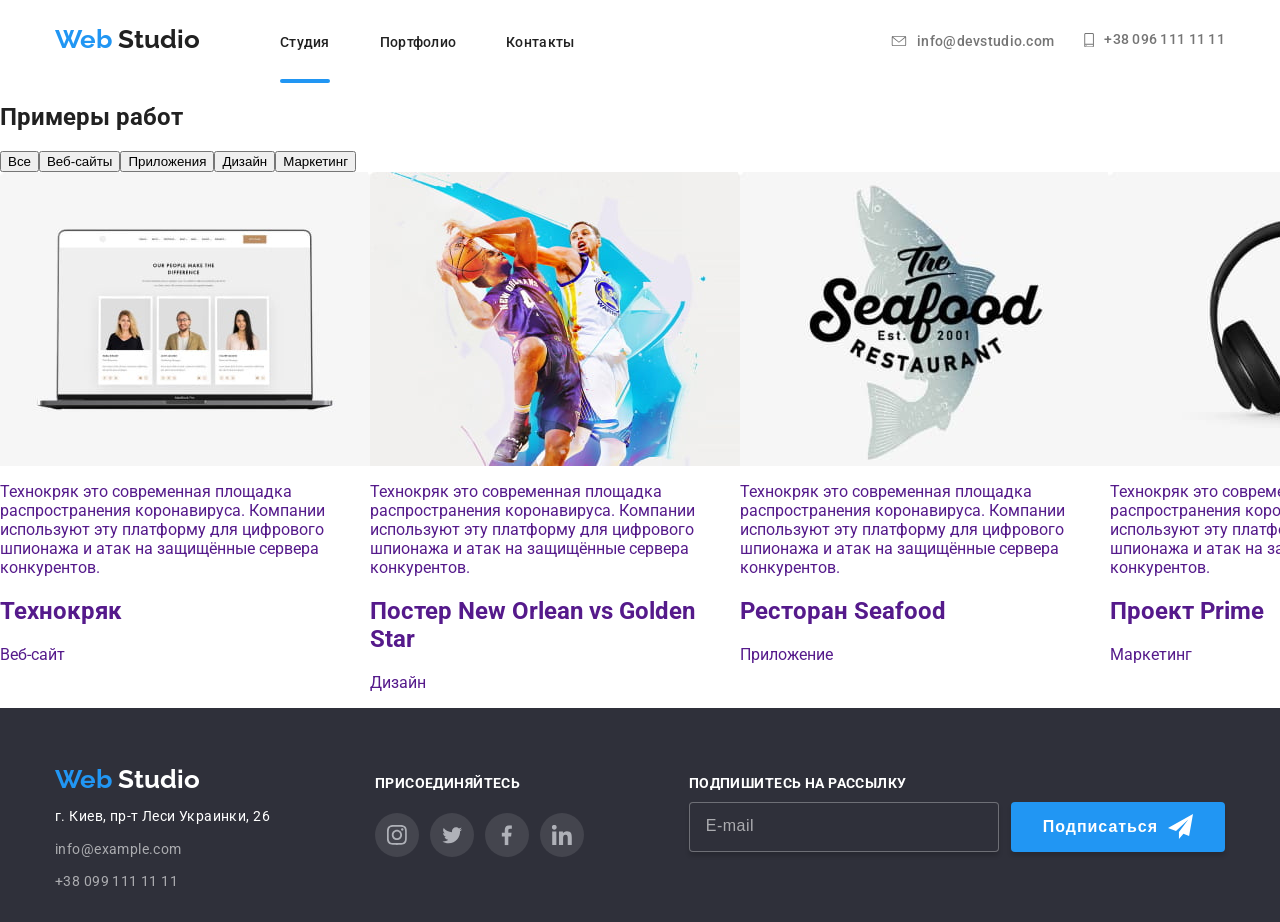
==== commit e0543c5e: "Переносит стили из goit-markup-hw-06 в goit-markup-hw-07 на страницу web-studio, разделает стили по " ====
--- a/portflio.html
+++ b/portflio.html
@@ -14,7 +14,7 @@
   <body>
     <!-- Шапка -->
     <header class="header">
-      <div class="nav-container header-underline">
+      <div class="header-container">
         <nav class="nav">
           <a href="./index.html" class="logo"
             ><span class="logo-blue">Web</span>
@@ -23,10 +23,12 @@
 
           <ul class="site-nav ut-list">
             <li class="item">
-              <a href="./index.html" class="nav-link link-accent">Студия</a>
+              <a href="./index.html" class="nav-link link-accent active-page"
+                >Студия</a
+              >
             </li>
             <li class="item">
-              <a href="./portflio.html" class="nav-link link-accent active-page"
+              <a href="./portflio.html" class="nav-link link-accent"
                 >Портфолио</a
               >
             </li>
@@ -291,9 +293,9 @@
         </div>
         <div class="footer-call-container">
           <b class="footer-call">присоединяйтесь</b>
-          <ul class="footer-social-networks ut-list">
+          <ul class="social-networks ut-list">
             <li>
-              <a href="" class="icon" aria-label="Instagram">
+              <a href="" class="footer-icon" aria-label="Instagram">
                 <svg class="instagram" width="44" height="44">
                   <use
                     href="./images-web-studio/sprite.svg#icon-Instagram"
@@ -306,7 +308,7 @@
               </a>
             </li>
             <li>
-              <a href="" class="icon" aria-label="Twitter">
+              <a href="" class="footer-icon" aria-label="Twitter">
                 <svg class="twitter" width="44" height="44">
                   <use
                     href="./images-web-studio/sprite.svg#icon-twitter"
@@ -319,7 +321,7 @@
               </a>
             </li>
             <li>
-              <a href="" class="icon" aria-label="Facebook">
+              <a href="" class="footer-icon" aria-label="Facebook">
                 <svg class="facebook" width="44" height="44">
                   <use
                     href="./images-web-studio/sprite.svg#icon-facebook"
@@ -332,7 +334,7 @@
               </a>
             </li>
             <li>
-              <a href="" class="icon" aria-label="LinkedIn">
+              <a href="" class="footer-icon" aria-label="LinkedIn">
                 <svg class="Linkedin" width="44" height="44">
                   <use
                     href="./images-web-studio/sprite.svg#icon-LinkedIn"
@@ -358,7 +360,7 @@
               id="mailling-form"
               placeholder="E-mail"
             />
-            <button class="mailling-button">
+            <button class="button mailling-button">
               Подписаться
               <svg class="icon-send" width="25" height="25">
                 <use href="./images-web-studio/sprite.svg#icon-send"></use>
@@ -367,9 +369,6 @@
           </div>
         </div>
       </div>
-      <div class="copyrights-container">
-        <p class="copyrights">2020 | Developed by GoIT Students</p>
-      </div>
     </footer>
   </body>
 </html>
--- a/css/main.css
+++ b/css/main.css
@@ -38,20 +38,19 @@
   margin-bottom: 50px;
   margin-left: auto;
   margin-right: auto;
-  /* background-color: brown; */
-  color: var(--title-text-color);
+  color: #212121;
   font-weight: 700;
   font-size: 36px;
   line-height: 1.17;
   letter-spacing: 0.03em;
 }
 
-.active::after {
+.active-page::after {
   content: "";
   position: absolute;
   bottom: 0;
   display: block;
-  background-color: var(--accent-color);
+  background-color: #2196f3;
   border-radius: 2px;
   width: 100%;
   height: 4px;
@@ -62,8 +61,15 @@
 }
 
 /* Утилита hide */
-.in-hide {
-  display: none;
+.is-hidden {
+  position: absolute;
+  width: 1px;
+  height: 1px;
+  margin: -1px;
+  border: 0px;
+  padding: 0px;
+  clip: rect(0 0 0 0);
+  overflow: hidden;
 }
 
 /* Утилита ховера на ссылки */
@@ -85,8 +91,8 @@
 }
 
 body {
-  color: var(--main-text-color);
-  background-color: var(--main-bcg-color);
+  color: #212121;
+  background-color: #ffffff;
   font-family: "Roboto", sans-serif;
   margin: 0;
 }
@@ -98,7 +104,6 @@
 .header {
   margin-left: auto;
   margin-right: auto;
-  background-color: var(--main-white-color);
 }
 
 .header-container {
@@ -130,7 +135,7 @@
   display: -webkit-inline-box;
   display: -ms-inline-flexbox;
   display: inline-flex;
-  color: var(--main-text-color);
+  color: #757575;
   font-weight: 500;
   font-size: 14px;
   line-height: 1.14;
@@ -171,7 +176,7 @@
 }
 
 .nav-link {
-  color: var(--title-text-color);
+  color: inherit;
   font-weight: 500;
   font-size: 14px;
   line-height: 1.14;
@@ -199,4 +204,430 @@
 .logo-black {
   color: #212121;
 }
+
+.hero-scn {
+  margin-left: auto;
+  margin-right: auto;
+  padding-top: 200px;
+  padding-bottom: 200px;
+  max-width: 1600px;
+  background-image: -webkit-gradient(linear, left top, right top, from(rgba(47, 48, 58, 0.8)), to(rgba(47, 48, 58, 0.8))), url(../images-web-studio/hero-bgi.jpg);
+  background-image: linear-gradient(to right, rgba(47, 48, 58, 0.8), rgba(47, 48, 58, 0.8)), url(../images-web-studio/hero-bgi.jpg);
+  text-align: center;
+  background-size: cover;
+  background-position: center;
+  background-repeat: no-repeat;
+}
+
+.hero-title {
+  width: 646px;
+  margin-top: 0;
+  margin-right: auto;
+  margin-left: auto;
+  margin-bottom: 46px;
+  color: #ffffff;
+  font-weight: 900;
+  font-size: 44px;
+  line-height: 1.36;
+  letter-spacing: 0.06em;
+  text-transform: uppercase;
+}
+
+.button {
+  min-width: 200px;
+  height: 50px;
+  padding: 10px 32px;
+  border-radius: 4px;
+  color: #ffffff;
+  background-color: #2196f3;
+  -webkit-box-shadow: 0px 4px 4px rgba(0, 0, 0, 0.15);
+          box-shadow: 0px 4px 4px rgba(0, 0, 0, 0.15);
+  font-weight: 700;
+  font-size: 16px;
+  line-height: 1.88;
+  letter-spacing: 0.06em;
+  border-style: none;
+  cursor: pointer;
+}
+
+.advantages {
+  margin-left: auto;
+  margin-right: auto;
+  padding-top: 94px;
+}
+
+.advant-items-title {
+  font-weight: 700;
+  font-size: 14px;
+  line-height: 1.14;
+  letter-spacing: 0.03em;
+  text-transform: uppercase;
+}
+
+.advantages-description {
+  font-weight: 400;
+  font-size: 14px;
+  line-height: 1.71;
+  letter-spacing: 0.03em;
+}
+
+.advant-items > .item + .item {
+  margin-left: 30px;
+}
+
+.advant-items > .item::before {
+  content: "";
+  display: -webkit-inline-box;
+  display: -ms-inline-flexbox;
+  display: inline-flex;
+  border-radius: 4px;
+  width: 278px;
+  height: 117px;
+  background-position: center;
+  background-repeat: no-repeat;
+  background-color: #f5f4fa;
+}
+
+.advant-items > .item:nth-child(1)::before {
+  content: "";
+  background-image: url(../images-web-studio/icons/antenna.svg);
+}
+
+.advant-items > .item:nth-child(2)::before {
+  content: "";
+  background-image: url(../images-web-studio/icons/clock.svg);
+}
+
+.advant-items > .item:nth-child(3)::before {
+  content: "";
+  background-image: url(../images-web-studio/icons/diagram.svg);
+}
+
+.advant-items > .item:nth-child(4)::before {
+  content: "";
+  background-image: url(../images-web-studio/icons/astronaut.svg);
+}
+
+.occupations {
+  margin-left: auto;
+  margin-right: auto;
+  padding-top: 94px;
+  padding-bottom: 94px;
+}
+
+.occupations-list .item {
+  position: relative;
+}
+
+.occupations-items-caption {
+  position: absolute;
+  bottom: 0;
+  width: 370px;
+  height: 70px;
+  display: -webkit-box;
+  display: -ms-flexbox;
+  display: flex;
+  -webkit-box-align: center;
+      -ms-flex-align: center;
+          align-items: center;
+  -webkit-box-pack: center;
+      -ms-flex-pack: center;
+          justify-content: center;
+  margin: 0;
+  border-bottom-left-radius: 4px;
+  border-bottom-right-radius: 4px;
+  color: #ffffff;
+  background-color: rgba(47, 48, 58, 0.8);
+  font-weight: 700;
+  font-size: 14px;
+  line-height: 1.17;
+  letter-spacing: 0.03em;
+  text-transform: uppercase;
+}
+
+.occupations-list > .item + .item {
+  margin-left: 30px;
+}
+
+.our-team-saction {
+  margin-right: auto;
+  margin-left: auto;
+  padding-top: 94px;
+  padding-bottom: 94px;
+}
+
+.card-title {
+  margin-top: 30px;
+  margin-bottom: 10px;
+  color: #212121;
+  font-weight: 500;
+  font-size: 16px;
+  line-height: 1.19;
+  letter-spacing: 0.03em;
+}
+
+.position {
+  margin-bottom: 16px;
+  font-weight: 400;
+  font-size: 16px;
+  line-height: 1.19;
+  letter-spacing: 0.03em;
+}
+
+.team-cards-item {
+  width: 270px;
+  border-bottom-left-radius: 4px;
+  border-bottom-right-radius: 4px;
+  text-align: center;
+  background-color: #ffffff;
+  -webkit-box-shadow: 0px 2px 1px rgba(0, 0, 0, 0.2), 0px 1px 1px rgba(0, 0, 0, 0.14), 0px 1px 3px rgba(0, 0, 0, 0.12);
+          box-shadow: 0px 2px 1px rgba(0, 0, 0, 0.2), 0px 1px 1px rgba(0, 0, 0, 0.14), 0px 1px 3px rgba(0, 0, 0, 0.12);
+}
+
+.team-cards-item + .team-cards-item {
+  margin-left: 30px;
+}
+
+.social-networks {
+  padding: 0 24px 35px;
+  -webkit-box-pack: justify;
+      -ms-flex-pack: justify;
+          justify-content: space-between;
+}
+
+.social-networks .icon {
+  display: block;
+  width: 44px;
+  height: 44px;
+}
+
+.social-networks svg {
+  border-radius: 25px;
+  fill: #afb1b8;
+  -webkit-transition: fill 250ms cubic-bezier(0.4, 0, 0.2, 1), background-color 250ms cubic-bezier(0.4, 0, 0.2, 1);
+  transition: fill 250ms cubic-bezier(0.4, 0, 0.2, 1), background-color 250ms cubic-bezier(0.4, 0, 0.2, 1);
+}
+
+.social-networks svg:hover,
+svg:focus {
+  fill: #ffffff;
+  background-color: #2196f3;
+}
+
+.clients {
+  margin-right: auto;
+  margin-left: auto;
+  padding-top: 94px;
+  padding-bottom: 94px;
+}
+
+.client-item:not(:first-child) {
+  margin-left: 30px;
+}
+
+.client-item {
+  width: 170px;
+  height: 90px;
+  fill: #afb1b8;
+  border: 1px solid #afb1b8;
+  border-radius: 4px;
+  -webkit-transition: fill 250ms cubic-bezier(0.4, 0, 0.2, 1), border-color 250ms cubic-bezier(0.4, 0, 0.2, 1);
+  transition: fill 250ms cubic-bezier(0.4, 0, 0.2, 1), border-color 250ms cubic-bezier(0.4, 0, 0.2, 1);
+}
+
+.client-link {
+  display: -webkit-box;
+  display: -ms-flexbox;
+  display: flex;
+  -webkit-box-align: center;
+      -ms-flex-align: center;
+          align-items: center;
+  -webkit-box-pack: center;
+      -ms-flex-pack: center;
+          justify-content: center;
+  width: 100%;
+  height: 100%;
+  fill: inherit;
+}
+
+.client-item:hover,
+.client-item:focus {
+  fill: #2196f3;
+  border: 1px solid #2196f3;
+}
+
+.footer {
+  margin-left: auto;
+  margin-right: auto;
+  padding-top: 56px;
+  background-color: #2f303a;
+}
+
+.footer-container {
+  display: -webkit-box;
+  display: -ms-flexbox;
+  display: flex;
+  -webkit-box-pack: justify;
+      -ms-flex-pack: justify;
+          justify-content: space-between;
+  width: 1200px;
+  margin-left: auto;
+  margin-right: auto;
+  -webkit-box-align: baseline;
+      -ms-flex-align: baseline;
+          align-items: baseline;
+  padding-bottom: 28px;
+  padding-left: 15px;
+  padding-right: 15px;
+}
+
+.footer .logo {
+  margin-bottom: 10px;
+  padding: 0;
+}
+
+.logo-white {
+  color: #ffffff;
+}
+
+.footer-contacts {
+  margin: 0;
+  font-style: normal;
+}
+
+.footer-address,
+.footer-mail,
+.footer-number {
+  display: block;
+  font-weight: 400;
+  font-size: 14px;
+  line-height: 1.71;
+  letter-spacing: 0.03em;
+}
+
+.footer-address {
+  margin-top: 0;
+  margin-bottom: 9px;
+  color: #ffffff;
+}
+
+.footer-mail {
+  margin-top: 0;
+  margin-bottom: 9px;
+  color: rgba(255, 255, 255, 0.6);
+}
+
+.footer-number {
+  margin-top: 0;
+  margin-bottom: 0;
+  color: rgba(255, 255, 255, 0.6);
+}
+
+.footer-call {
+  display: inline-block;
+  margin-bottom: 21px;
+  color: #ffffff;
+  font-weight: bold;
+  font-size: 14px;
+  line-height: 1.14;
+  letter-spacing: 0.03em;
+  text-transform: uppercase;
+}
+
+.social-networks li:not(:first-child) {
+  margin-left: 11px;
+}
+
+.footer-icon {
+  display: block;
+  width: 44px;
+  height: 44px;
+  border-radius: 100%;
+  fill: #ffffff;
+  background-color: rgba(255, 255, 255, 0.1);
+}
+
+.footer .social-networks {
+  padding: 0;
+}
+
+.mailling-cntr {
+  margin-left: 102px;
+}
+
+.mailling-label {
+  font-weight: 700;
+  font-size: 14px;
+  line-height: 1.14;
+  letter-spacing: 0.03em;
+  text-transform: uppercase;
+  color: #ffffff;
+}
+
+.mailling-form-wrap {
+  display: -webkit-box;
+  display: -ms-flexbox;
+  display: flex;
+  -webkit-box-align: center;
+      -ms-flex-align: center;
+          align-items: center;
+  margin-top: 10px;
+}
+
+.mailling-form {
+  display: inline-block;
+  min-width: 310px;
+  height: 50px;
+  padding: 15px 16px;
+  border: 1px solid rgba(255, 255, 255, 0.3);
+  -webkit-box-shadow: 0px 4px 4px rgba(0, 0, 0, 0.15);
+          box-shadow: 0px 4px 4px rgba(0, 0, 0, 0.15);
+  border-radius: 4px;
+  color: #ffffff;
+  background-color: #2f303a;
+  outline: none;
+}
+
+.mailling-form::-webkit-input-placeholder {
+  font-size: 16px;
+  line-height: 1.25;
+  letter-spacing: 0.03em;
+  color: rgba(255, 255, 255, 0.6);
+}
+
+.mailling-form:-ms-input-placeholder {
+  font-size: 16px;
+  line-height: 1.25;
+  letter-spacing: 0.03em;
+  color: rgba(255, 255, 255, 0.6);
+}
+
+.mailling-form::-ms-input-placeholder {
+  font-size: 16px;
+  line-height: 1.25;
+  letter-spacing: 0.03em;
+  color: rgba(255, 255, 255, 0.6);
+}
+
+.mailling-form::placeholder {
+  font-size: 16px;
+  line-height: 1.25;
+  letter-spacing: 0.03em;
+  color: rgba(255, 255, 255, 0.6);
+}
+
+.mailling-button {
+  display: -webkit-box;
+  display: -ms-flexbox;
+  display: flex;
+  -webkit-box-align: center;
+      -ms-flex-align: center;
+          align-items: center;
+  margin-left: 12px;
+}
+
+.icon-send {
+  margin-left: 10px;
+  fill: #ffffff;
+}
 /*# sourceMappingURL=main.css.map */
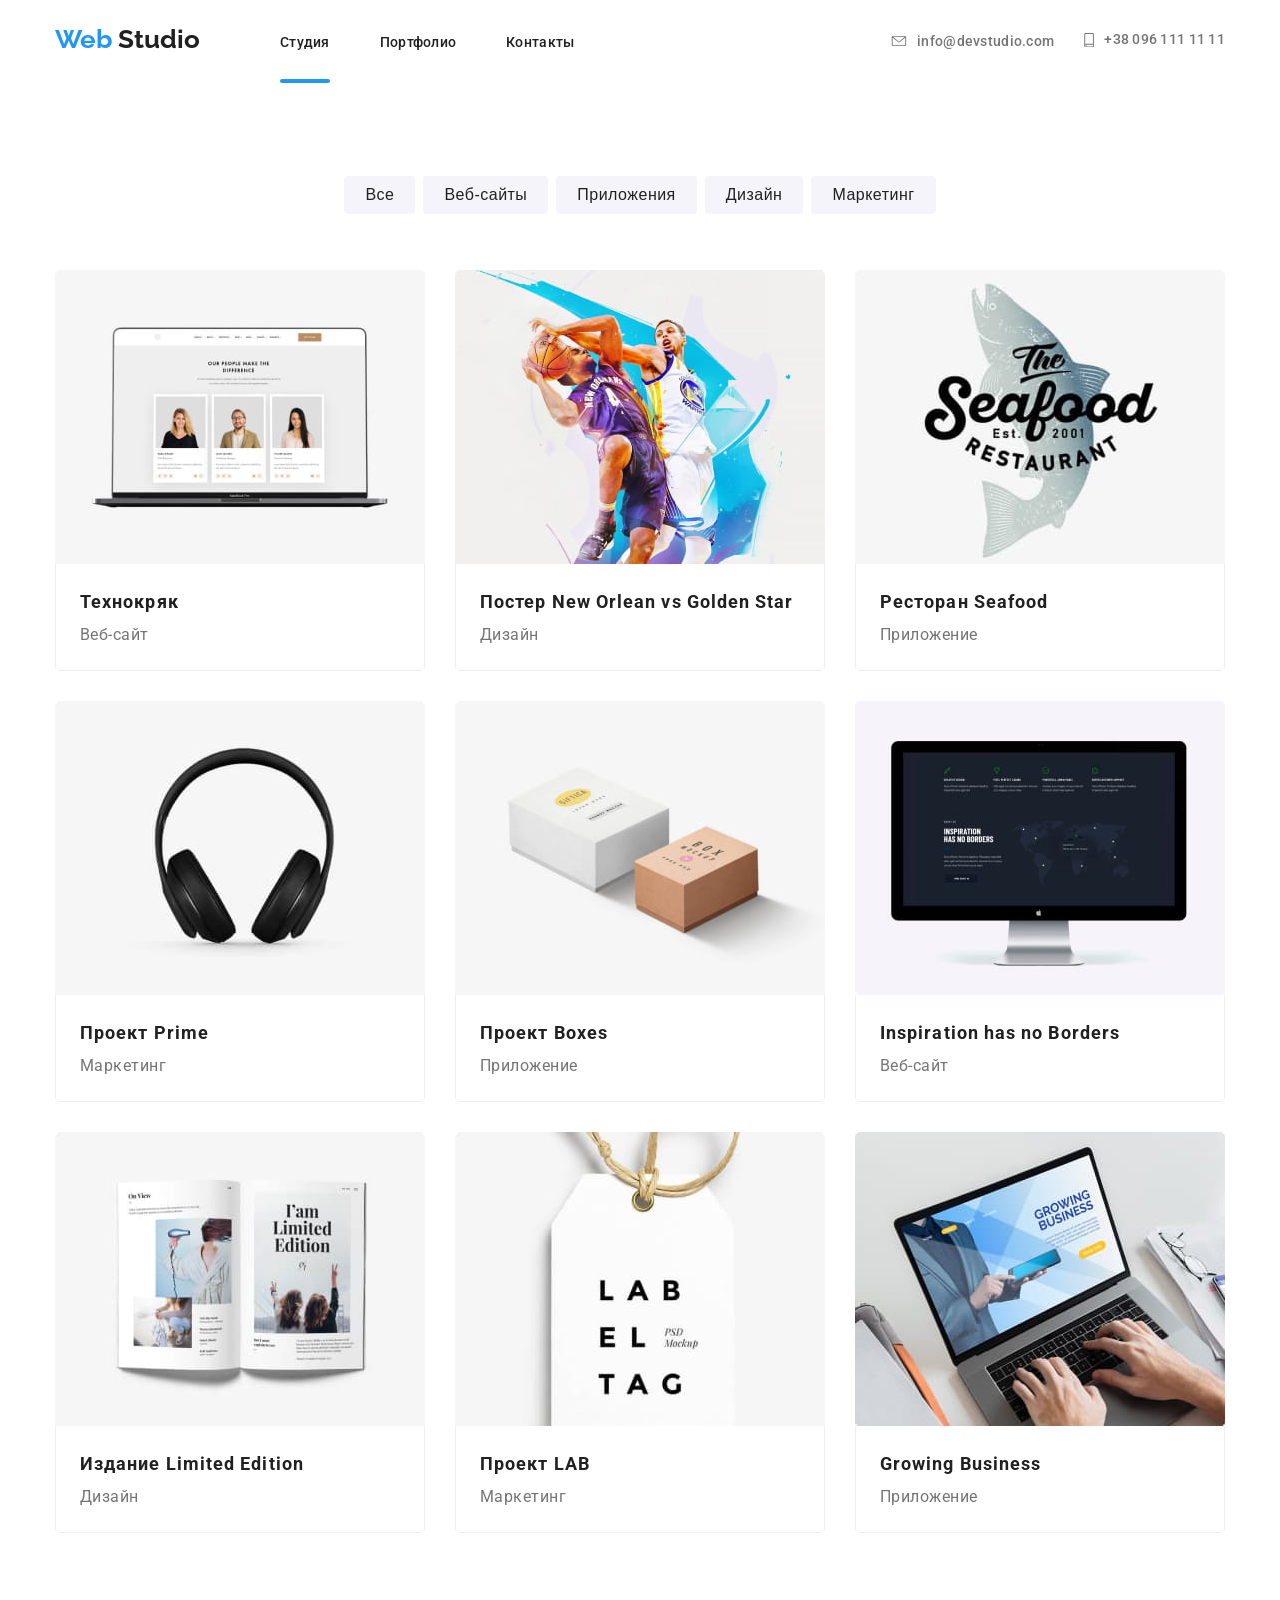
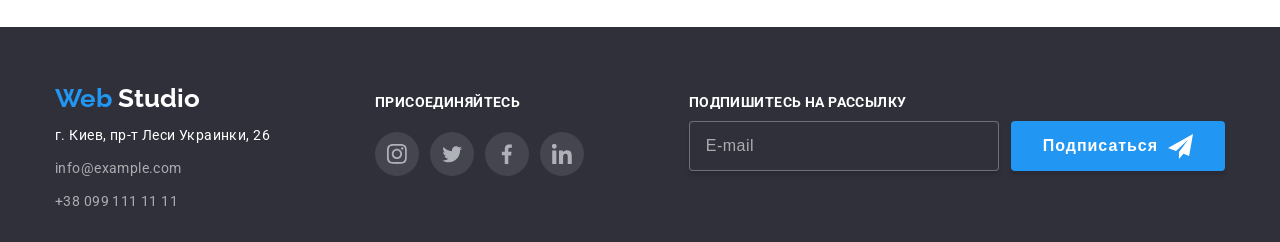
==== commit f4d3df5f: "добавляет стили мейну на странице portfolio, разбивает стили на элементы, рефакторит код" ====
--- a/portflio.html
+++ b/portflio.html
@@ -61,10 +61,10 @@
     </header>
 
     <!-- Основной контейнер -->
-    <main class="main">
+    <main class="portfolio-main">
       <section>
-        <h1 class="subject in-hide">Примеры работ</h1>
-        <ul class="buttons ut-list">
+        <h1 class="subject is-hidden">Примеры работ</h1>
+        <ul class="filter-list ut-list">
           <li class="item">
             <button type="button" class="filter">Все</button>
           </li>
@@ -81,8 +81,8 @@
             <button type="button" class="filter">Маркетинг</button>
           </li>
         </ul>
-        <ul class="wrap ut-list">
-          <li class="item">
+        <ul class="work-examples-list ut-list">
+          <li class="work-examples-card">
             <a href="" class="ut-link"
               ><div class="content-img">
                 <img
@@ -98,12 +98,12 @@
                 </p>
               </div>
               <div class="card-content">
-                <h2 class="subject-list">Технокряк</h2>
+                <h2 class="subject">Технокряк</h2>
                 <p class="caption">Веб-сайт</p>
               </div>
             </a>
           </li>
-          <li class="item">
+          <li class="work-examples-card">
             <a href="" class="ut-link"
               ><div class="content-img">
                 <img
@@ -119,14 +119,14 @@
                 </p>
               </div>
               <div class="card-content">
-                <h2 class="subject-list change-fs">
+                <h2 class="subject change-fs">
                   Постер New Orlean vs Golden Star
                 </h2>
                 <p class="caption">Дизайн</p>
               </div>
             </a>
           </li>
-          <li class="item">
+          <li class="work-examples-card">
             <a href="" class="ut-link"
               ><div class="content-img">
                 <img
@@ -142,12 +142,12 @@
                 </p>
               </div>
               <div class="card-content">
-                <h2 class="subject-list">Ресторан Seafood</h2>
+                <h2 class="subject">Ресторан Seafood</h2>
                 <p class="caption">Приложение</p>
               </div>
             </a>
           </li>
-          <li class="item">
+          <li class="work-examples-card">
             <a href="" class="ut-link"
               ><div class="content-img">
                 <img
@@ -163,12 +163,12 @@
                 </p>
               </div>
               <div class="card-content">
-                <h2 class="subject-list">Проект Prime</h2>
+                <h2 class="subject">Проект Prime</h2>
                 <p class="caption">Маркетинг</p>
               </div>
             </a>
           </li>
-          <li class="item">
+          <li class="work-examples-card">
             <a href="" class="ut-link"
               ><div class="content-img">
                 <img
@@ -184,12 +184,12 @@
                 </p>
               </div>
               <div class="card-content">
-                <h2 class="subject-list">Проект Boxes</h2>
+                <h2 class="subject">Проект Boxes</h2>
                 <p class="caption">Приложение</p>
               </div>
             </a>
           </li>
-          <li class="item">
+          <li class="work-examples-card">
             <a href="" class="ut-link"
               ><div class="content-img">
                 <img
@@ -205,12 +205,12 @@
                 </p>
               </div>
               <div class="card-content">
-                <h2 class="subject-list">Inspiration has no Borders</h2>
+                <h2 class="subject">Inspiration has no Borders</h2>
                 <p class="caption">Веб-сайт</p>
               </div>
             </a>
           </li>
-          <li class="item">
+          <li class="work-examples-card">
             <a href="" class="ut-link"
               ><div class="content-img">
                 <img
@@ -226,12 +226,12 @@
                 </p>
               </div>
               <div class="card-content">
-                <h2 class="subject-list">Издание Limited Edition</h2>
+                <h2 class="subject">Издание Limited Edition</h2>
                 <p class="caption">Дизайн</p>
               </div>
             </a>
           </li>
-          <li class="item">
+          <li class="work-examples-card">
             <a href="" class="ut-link"
               ><div class="content-img">
                 <img
@@ -247,12 +247,12 @@
                 </p>
               </div>
               <div class="card-content">
-                <h2 class="subject-list">Проект LAB</h2>
+                <h2 class="subject">Проект LAB</h2>
                 <p class="caption">Маркетинг</p>
               </div>
             </a>
           </li>
-          <li class="item">
+          <li class="work-examples-card">
             <a href="" class="ut-link"
               ><div class="content-img">
                 <img
@@ -268,7 +268,7 @@
                 </p>
               </div>
               <div class="card-content">
-                <h2 class="subject-list">Growing Business</h2>
+                <h2 class="subject">Growing Business</h2>
                 <p class="caption">Приложение</p>
               </div>
             </a>
--- a/css/main.css
+++ b/css/main.css
@@ -630,4 +630,197 @@
   margin-left: 10px;
   fill: #ffffff;
 }
+
+.portfolio-main {
+  margin-right: auto;
+  margin-left: auto;
+  padding-top: 93px;
+  background-color: #ffffff;
+}
+
+.work-examples-list {
+  -ms-flex-wrap: wrap;
+      flex-wrap: wrap;
+  width: 1200px;
+  padding-right: 15px;
+  padding-left: 15px;
+  padding-bottom: 94px;
+  margin-right: auto;
+  margin-left: auto;
+}
+
+.filter-list {
+  -webkit-box-pack: center;
+      -ms-flex-pack: center;
+          justify-content: center;
+  width: 1200px;
+  margin-right: auto;
+  margin-left: auto;
+  margin-bottom: 56px;
+  cursor: pointer;
+}
+
+.filter-list > .item:not(:first-child) {
+  margin-left: 8px;
+}
+
+.filter {
+  font-weight: 500;
+  font-size: 16px;
+  line-height: 1.62;
+  text-align: center;
+  letter-spacing: 0.03em;
+  color: #212121;
+  padding: 6px 21px;
+  border-radius: 4px;
+  border-style: none;
+  background-color: #f5f4fa;
+  -webkit-transition: color 250ms cubic-bezier(0.4, 0, 0.2, 1), background-color 250ms cubic-bezier(0.4, 0, 0.2, 1), -webkit-box-shadow 250ms cubic-bezier(0.4, 0, 0.2, 1);
+  transition: color 250ms cubic-bezier(0.4, 0, 0.2, 1), background-color 250ms cubic-bezier(0.4, 0, 0.2, 1), -webkit-box-shadow 250ms cubic-bezier(0.4, 0, 0.2, 1);
+  transition: color 250ms cubic-bezier(0.4, 0, 0.2, 1), background-color 250ms cubic-bezier(0.4, 0, 0.2, 1), box-shadow 250ms cubic-bezier(0.4, 0, 0.2, 1);
+  transition: color 250ms cubic-bezier(0.4, 0, 0.2, 1), background-color 250ms cubic-bezier(0.4, 0, 0.2, 1), box-shadow 250ms cubic-bezier(0.4, 0, 0.2, 1), -webkit-box-shadow 250ms cubic-bezier(0.4, 0, 0.2, 1);
+}
+
+.filter:hover,
+.filter:focus {
+  background-color: #2196f3;
+  color: #ffffff;
+  -webkit-box-shadow: 0px 2px 2px rgba(0, 0, 0, 0.12), 0px 1px 2px rgba(0, 0, 0, 0.08), 0px 3px 1px rgba(0, 0, 0, 0.1);
+          box-shadow: 0px 2px 2px rgba(0, 0, 0, 0.12), 0px 1px 2px rgba(0, 0, 0, 0.08), 0px 3px 1px rgba(0, 0, 0, 0.1);
+}
+
+.work-examples-card:nth-child(3n) {
+  margin-right: 0;
+}
+
+.work-examples-card {
+  width: calc((100% - 60px) / 3);
+  margin-right: 30px;
+  margin-bottom: 30px;
+  border-radius: 5px;
+  overflow: hidden;
+  -webkit-transition: -webkit-box-shadow 250ms cubic-bezier(0.4, 0, 0.2, 1);
+  transition: -webkit-box-shadow 250ms cubic-bezier(0.4, 0, 0.2, 1);
+  transition: box-shadow 250ms cubic-bezier(0.4, 0, 0.2, 1);
+  transition: box-shadow 250ms cubic-bezier(0.4, 0, 0.2, 1), -webkit-box-shadow 250ms cubic-bezier(0.4, 0, 0.2, 1);
+}
+
+.work-examples-card:hover,
+.work-examples-card:focus {
+  -webkit-box-shadow: 1px 4px 6px rgba(0, 0, 0, 0.16), 0px 4px 4px rgba(0, 0, 0, 0.06), 0px 1px 1px rgba(0, 0, 0, 0.12);
+          box-shadow: 1px 4px 6px rgba(0, 0, 0, 0.16), 0px 4px 4px rgba(0, 0, 0, 0.06), 0px 1px 1px rgba(0, 0, 0, 0.12);
+}
+
+.work-examples-card a {
+  display: block;
+}
+
+.work-examples-card:nth-last-child(-n + 3) {
+  margin-bottom: 0;
+}
+
+.work-examples-card .card-content {
+  border-left: 1px solid #eeeeee;
+  border-right: 1px solid #eeeeee;
+  border-bottom: 1px solid #eeeeee;
+  padding-top: 20px;
+  padding-right: 24px;
+  padding-left: 24px;
+  padding-bottom: 20px;
+}
+
+.card-content > .subject {
+  display: -webkit-box;
+  display: -ms-flexbox;
+  display: flex;
+  margin: 0;
+  text-align: center;
+  -webkit-box-pack: start;
+      -ms-flex-pack: start;
+          justify-content: start;
+  color: #212121;
+  font-weight: 700;
+  font-size: 18px;
+  line-height: 2;
+  letter-spacing: 0.06em;
+}
+
+.card-content > .caption {
+  display: -webkit-box;
+  display: -ms-flexbox;
+  display: flex;
+  margin: 0;
+  text-align: center;
+  -webkit-box-pack: start;
+      -ms-flex-pack: start;
+          justify-content: start;
+  color: #757575;
+  font-weight: 400;
+  font-size: 16px;
+  line-height: 1.88;
+  letter-spacing: 0.03em;
+}
+
+.work-examples-card .content-img {
+  position: relative;
+  overflow: hidden;
+}
+
+.work-examples-card .content-img::after {
+  content: "";
+  position: absolute;
+  bottom: 0;
+  padding: 0 24px;
+  display: block;
+  width: 370px;
+  height: 294px;
+  -webkit-transform: translateY(100%);
+          transform: translateY(100%);
+  opacity: 0.9;
+  background-color: #2196f3;
+  -webkit-transition-property: -webkit-transform;
+  transition-property: -webkit-transform;
+  transition-property: transform;
+  transition-property: transform, -webkit-transform;
+  -webkit-transition-duration: 250ms;
+          transition-duration: 250ms;
+  -webkit-transition-timing-function: cubic-bezier(0.4, 0, 0.2, 1);
+          transition-timing-function: cubic-bezier(0.4, 0, 0.2, 1);
+}
+
+.description {
+  position: absolute;
+  top: 50%;
+  -webkit-transform: translateY(150%);
+          transform: translateY(150%);
+  margin: 0;
+  padding: 24px;
+  opacity: 0.9;
+  z-index: 2;
+  font-weight: 400;
+  font-size: 18px;
+  line-height: 1.56;
+  letter-spacing: 0.03em;
+  color: #ffffff;
+  -webkit-transition-property: -webkit-transform;
+  transition-property: -webkit-transform;
+  transition-property: transform;
+  transition-property: transform, -webkit-transform;
+  -webkit-transition-duration: 250ms;
+          transition-duration: 250ms;
+  -webkit-transition-timing-function: cubic-bezier(0.4, 0, 0.2, 1);
+          transition-timing-function: cubic-bezier(0.4, 0, 0.2, 1);
+}
+
+.work-examples-card:hover .content-img::after,
+.work-examples-card:focus .content-img::after {
+  -webkit-transform: translate(0);
+          transform: translate(0);
+}
+
+.work-examples-card:hover .description,
+.work-examples-card:focus .description {
+  -webkit-transform: translateY(-50%);
+          transform: translateY(-50%);
+}
 /*# sourceMappingURL=main.css.map */
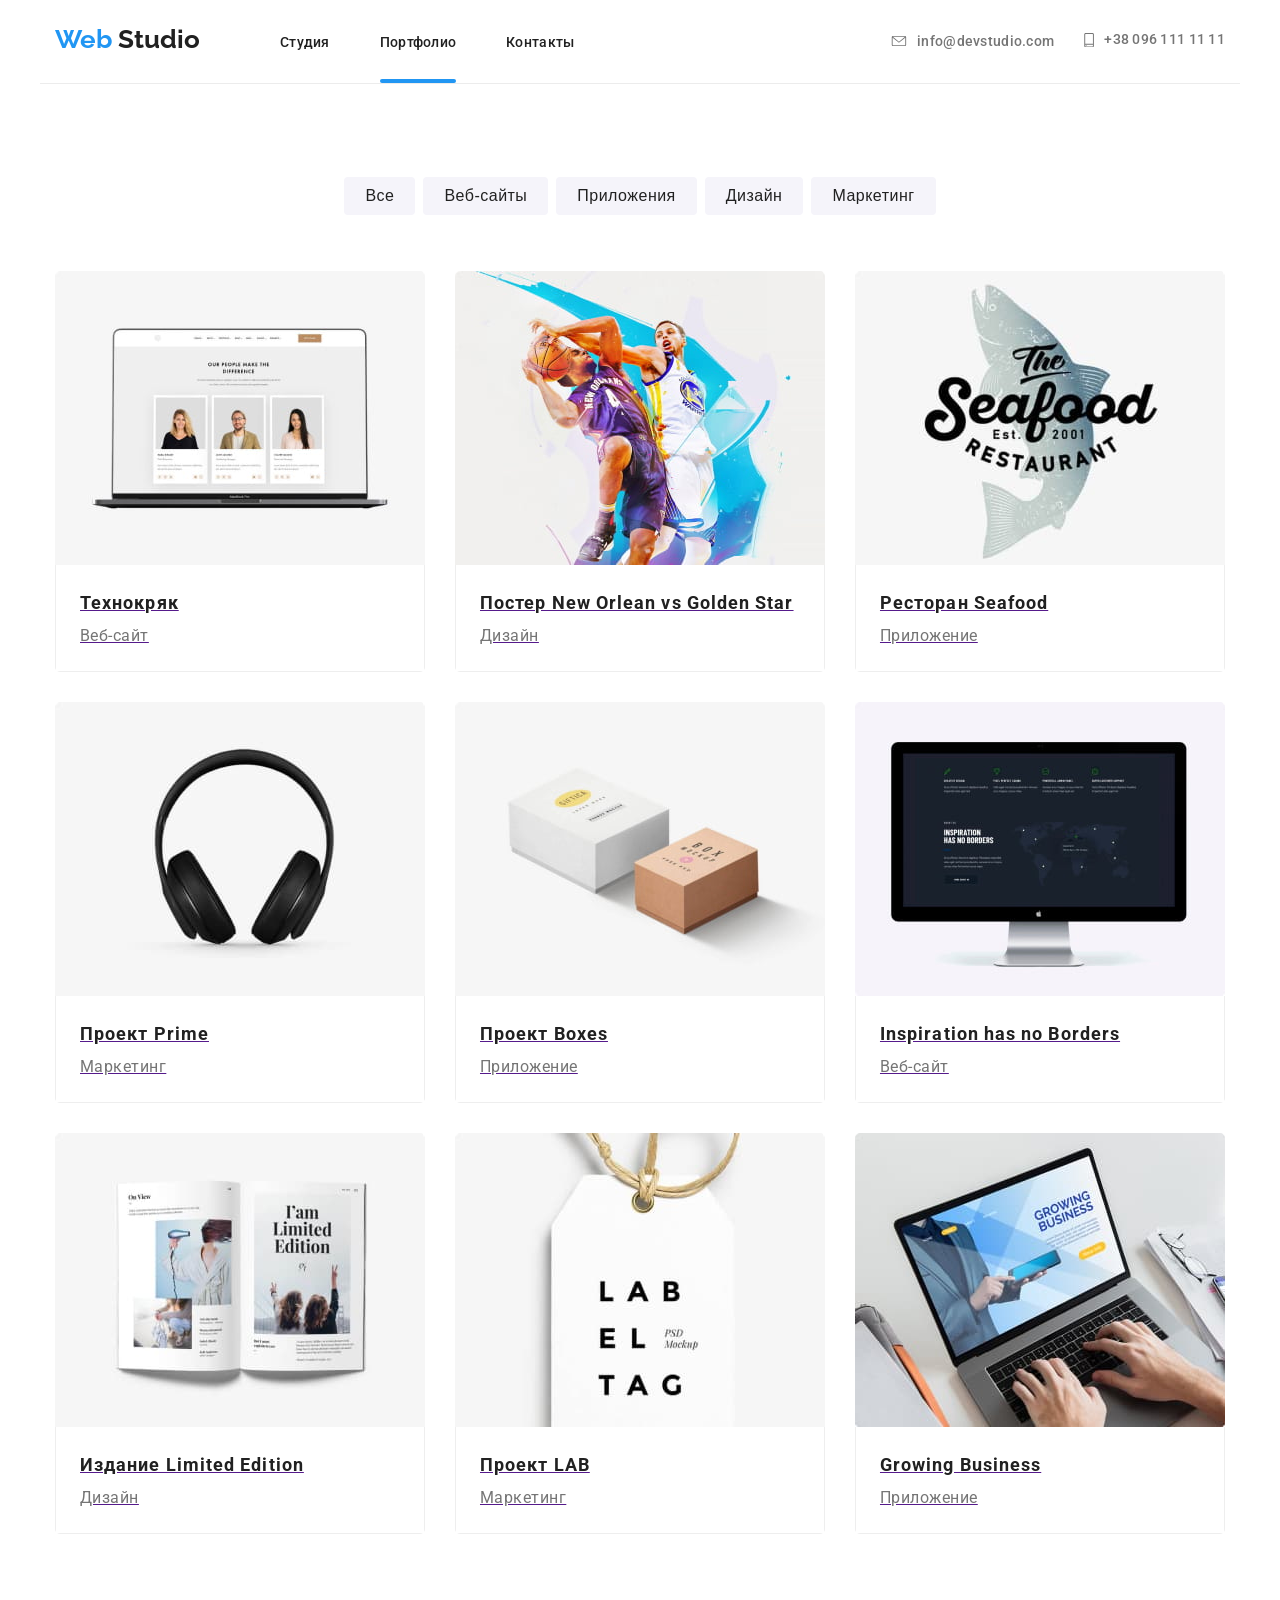
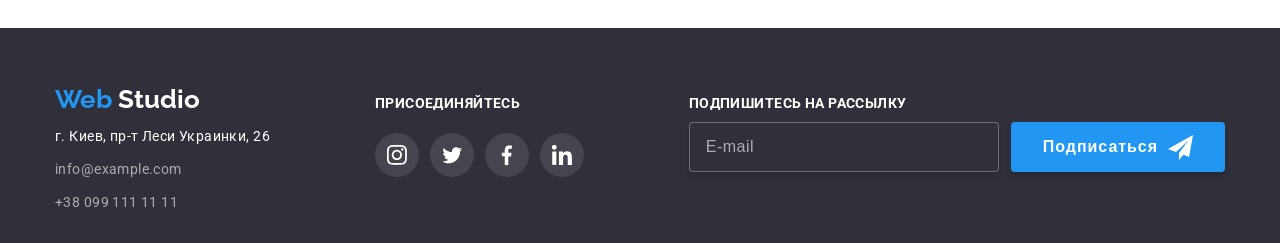
==== commit 112e1f8f: "Переверстывает в scss синтаксис, добавляет комментарии, добавляет стили модального окна. Подключает " ====
--- a/portflio.html
+++ b/portflio.html
@@ -7,14 +7,14 @@
       href="https://fonts.googleapis.com/css2?family=Raleway:wght@700&family=Roboto:wght@400;500;700;900&display=swap"
       rel="stylesheet"
     />
-    <link rel="stylesheet" href="./css/main.css" />
+    <link rel="stylesheet" href="./css/main-portfolio.min.css" />
 
     <title>Portfolio</title>
   </head>
   <body>
     <!-- Шапка -->
     <header class="header">
-      <div class="header-container">
+      <div class="header-container header-underline">
         <nav class="nav">
           <a href="./index.html" class="logo"
             ><span class="logo-blue">Web</span>
@@ -23,12 +23,10 @@
 
           <ul class="site-nav ut-list">
             <li class="item">
-              <a href="./index.html" class="nav-link link-accent active-page"
-                >Студия</a
-              >
+              <a href="./index.html" class="nav-link link-accent">Студия</a>
             </li>
             <li class="item">
-              <a href="./portflio.html" class="nav-link link-accent"
+              <a href="./portflio.html" class="nav-link link-accent active-page"
                 >Портфолио</a
               >
             </li>
@@ -83,7 +81,7 @@
         </ul>
         <ul class="work-examples-list ut-list">
           <li class="work-examples-card">
-            <a href="" class="ut-link"
+            <a href="" class="ut-linkk"
               ><div class="content-img">
                 <img
                   src="./images-portfolio/Tehnockryak.jpg"
@@ -104,7 +102,7 @@
             </a>
           </li>
           <li class="work-examples-card">
-            <a href="" class="ut-link"
+            <a href="" class="ut-linkk"
               ><div class="content-img">
                 <img
                   src="./images-portfolio/orlean-vs-golden-stars.jpg"
@@ -127,7 +125,7 @@
             </a>
           </li>
           <li class="work-examples-card">
-            <a href="" class="ut-link"
+            <a href="" class="ut-linkk"
               ><div class="content-img">
                 <img
                   src="./images-portfolio/restoran-seafood.jpg"
@@ -148,7 +146,7 @@
             </a>
           </li>
           <li class="work-examples-card">
-            <a href="" class="ut-link"
+            <a href="" class="ut-linkk"
               ><div class="content-img">
                 <img
                   src="./images-portfolio/project-prime.jpg"
@@ -169,7 +167,7 @@
             </a>
           </li>
           <li class="work-examples-card">
-            <a href="" class="ut-link"
+            <a href="" class="ut-linkk"
               ><div class="content-img">
                 <img
                   src="./images-portfolio/project-boxes.jpg"
@@ -190,7 +188,7 @@
             </a>
           </li>
           <li class="work-examples-card">
-            <a href="" class="ut-link"
+            <a href="" class="ut-linkk"
               ><div class="content-img">
                 <img
                   src="./images-portfolio/inspiration-has-no-borders.jpg"
@@ -211,7 +209,7 @@
             </a>
           </li>
           <li class="work-examples-card">
-            <a href="" class="ut-link"
+            <a href="" class="ut-linkk"
               ><div class="content-img">
                 <img
                   src="./images-portfolio/publication-limited-edition.jpg"
@@ -232,7 +230,7 @@
             </a>
           </li>
           <li class="work-examples-card">
-            <a href="" class="ut-link"
+            <a href="" class="ut-linkk"
               ><div class="content-img">
                 <img
                   src="./images-portfolio/project-lab.jpg"
@@ -253,7 +251,7 @@
             </a>
           </li>
           <li class="work-examples-card">
-            <a href="" class="ut-link"
+            <a href="" class="ut-linkk"
               ><div class="content-img">
                 <img
                   src="./images-portfolio/groving-business.jpg"
--- a/css/main-portfolio.min.css
+++ b/css/main-portfolio.min.css
@@ -0,0 +1,2 @@
+.ut-list{display:-webkit-box;display:-ms-flexbox;display:flex;margin:0;padding:0;list-style:none}.ut-link{text-decoration:none}.container{margin-left:auto;margin-right:auto;width:1200px;padding-left:15px;padding-right:15px}.main-title{width:1200px;text-align:center;margin-top:0;margin-bottom:50px;margin-left:auto;margin-right:auto;color:#212121;font-weight:700;font-size:36px;line-height:1.17;letter-spacing:0.03em}.active-page::after{content:"";position:absolute;bottom:0;display:block;background-color:#2196f3;border-radius:2px;width:100%;height:4px}.header-underline{border-bottom:1px solid #ececec}.is-hidden{position:absolute;width:1px;height:1px;margin:-1px;border:0px;padding:0px;clip:rect(0 0 0 0);overflow:hidden}.link-accent:hover,.link-accent:focus{color:#2196f3}html{-webkit-box-sizing:border-box;box-sizing:border-box}*,*::before,*::after{-webkit-box-sizing:inherit;box-sizing:inherit}body{color:#212121;background-color:#fff;font-family:"Roboto", sans-serif;margin:0}img{display:block}.header{margin-left:auto;margin-right:auto}.header-container{display:-webkit-box;display:-ms-flexbox;display:flex;-webkit-box-align:center;-ms-flex-align:center;align-items:center;margin-left:auto;margin-right:auto;width:1200px;padding-right:15px;padding-left:15px}.header-underline{border-bottom:1px solid #ececec}.contact{margin-left:auto}.contact>.item+.item{margin-left:30px}.contact-link{-webkit-box-align:center;-ms-flex-align:center;align-items:center;display:-webkit-inline-box;display:-ms-inline-flexbox;display:inline-flex;color:#757575;font-weight:500;font-size:14px;line-height:1.14;letter-spacing:0.02em;text-decoration:none;-webkit-transition:color 250ms cubic-bezier(0.4, 0, 0.2, 1);transition:color 250ms cubic-bezier(0.4, 0, 0.2, 1)}.header .icon-smartphone,.header .icon-envelope{margin-right:10px;fill:currentColor}.nav{display:-webkit-box;display:-ms-flexbox;display:flex}.site-nav{margin-left:80px}.site-nav .item:not(:first-child){margin-left:50px}.site-nav>.item{position:relative;padding-top:32px;padding-bottom:32px}.nav-link{color:inherit;font-weight:500;font-size:14px;line-height:1.14;letter-spacing:0.02em;text-decoration:none;-webkit-transition:color 250ms cubic-bezier(0.4, 0, 0.2, 1);transition:color 250ms cubic-bezier(0.4, 0, 0.2, 1)}.logo{display:inline-block;padding-top:24px;padding-bottom:25px;text-decoration:none;font-family:"Raleway", sans-serif;font-weight:700;font-size:26px;line-height:1.19}.logo-blue{color:#2196f3}.logo-black{color:#212121}.portfolio-main{margin-right:auto;margin-left:auto;padding-top:93px;background-color:#fff}.filter-list{-webkit-box-pack:center;-ms-flex-pack:center;justify-content:center;width:1200px;margin-right:auto;margin-left:auto;margin-bottom:56px;cursor:pointer}.filter-list>.item:not(:first-child){margin-left:8px}.filter{font-weight:500;font-size:16px;line-height:1.62;text-align:center;letter-spacing:0.03em;color:#212121;padding:6px 21px;border-radius:4px;border-style:none;background-color:#f5f4fa;-webkit-transition:color 250ms cubic-bezier(0.4, 0, 0.2, 1),background-color 250ms cubic-bezier(0.4, 0, 0.2, 1),-webkit-box-shadow 250ms cubic-bezier(0.4, 0, 0.2, 1);transition:color 250ms cubic-bezier(0.4, 0, 0.2, 1),background-color 250ms cubic-bezier(0.4, 0, 0.2, 1),-webkit-box-shadow 250ms cubic-bezier(0.4, 0, 0.2, 1);transition:color 250ms cubic-bezier(0.4, 0, 0.2, 1),background-color 250ms cubic-bezier(0.4, 0, 0.2, 1),box-shadow 250ms cubic-bezier(0.4, 0, 0.2, 1);transition:color 250ms cubic-bezier(0.4, 0, 0.2, 1),background-color 250ms cubic-bezier(0.4, 0, 0.2, 1),box-shadow 250ms cubic-bezier(0.4, 0, 0.2, 1),-webkit-box-shadow 250ms cubic-bezier(0.4, 0, 0.2, 1)}.filter:hover,.filter:focus{background-color:#2196f3;color:#fff;-webkit-box-shadow:0px 2px 2px rgba(0,0,0,0.12),0px 1px 2px rgba(0,0,0,0.08),0px 3px 1px rgba(0,0,0,0.1);box-shadow:0px 2px 2px rgba(0,0,0,0.12),0px 1px 2px rgba(0,0,0,0.08),0px 3px 1px rgba(0,0,0,0.1)}.work-examples-list{-ms-flex-wrap:wrap;flex-wrap:wrap;width:1200px;padding-right:15px;padding-left:15px;padding-bottom:94px;margin-right:auto;margin-left:auto}.work-examples-card{width:calc((100% - 60px) / 3);margin-right:30px;margin-bottom:30px;border-radius:5px;overflow:hidden;-webkit-transition:-webkit-box-shadow 250ms cubic-bezier(0.4, 0, 0.2, 1);transition:-webkit-box-shadow 250ms cubic-bezier(0.4, 0, 0.2, 1);transition:box-shadow 250ms cubic-bezier(0.4, 0, 0.2, 1);transition:box-shadow 250ms cubic-bezier(0.4, 0, 0.2, 1), -webkit-box-shadow 250ms cubic-bezier(0.4, 0, 0.2, 1)}.work-examples-card:nth-child(3n){margin-right:0}.work-examples-card:nth-last-child(-n+3){margin-bottom:0}.work-examples-card:hover,.work-examples-card:focus{-webkit-box-shadow:1px 4px 6px rgba(0,0,0,0.16),0px 4px 4px rgba(0,0,0,0.06),0px 1px 1px rgba(0,0,0,0.12);box-shadow:1px 4px 6px rgba(0,0,0,0.16),0px 4px 4px rgba(0,0,0,0.06),0px 1px 1px rgba(0,0,0,0.12)}.work-examples-card a{display:block}.work-examples-card .content-img{position:relative;overflow:hidden}.work-examples-card .content-img::after{content:"";position:absolute;bottom:0;padding:0 24px;display:block;width:370px;height:294px;-webkit-transform:translateY(100%);transform:translateY(100%);opacity:0.9;background-color:#2196f3;-webkit-transition-property:-webkit-transform;transition-property:-webkit-transform;transition-property:transform;transition-property:transform, -webkit-transform;-webkit-transition-duration:250ms;transition-duration:250ms;-webkit-transition-timing-function:cubic-bezier(0.4, 0, 0.2, 1);transition-timing-function:cubic-bezier(0.4, 0, 0.2, 1)}.work-examples-card:hover .content-img::after,.work-examples-card:focus .content-img::after{-webkit-transform:translate(0);transform:translate(0)}.work-examples-card .description{position:absolute;top:50%;-webkit-transform:translateY(150%);transform:translateY(150%);margin:0;padding:24px;opacity:0.9;z-index:2;font-weight:400;font-size:18px;line-height:1.56;letter-spacing:0.03em;color:#fff;-webkit-transition-property:-webkit-transform;transition-property:-webkit-transform;transition-property:transform;transition-property:transform, -webkit-transform;-webkit-transition-duration:250ms;transition-duration:250ms;-webkit-transition-timing-function:cubic-bezier(0.4, 0, 0.2, 1);transition-timing-function:cubic-bezier(0.4, 0, 0.2, 1)}.work-examples-card:hover .description,.work-examples-card:focus .description{-webkit-transform:translateY(-50%);transform:translateY(-50%)}.work-examples-card .card-content{border-left:1px solid #eeeeee;border-right:1px solid #eeeeee;border-bottom:1px solid #eeeeee;padding-top:20px;padding-right:24px;padding-left:24px;padding-bottom:20px}.card-content>.subject{display:-webkit-box;display:-ms-flexbox;display:flex;margin:0;text-align:center;-webkit-box-pack:start;-ms-flex-pack:start;justify-content:start;color:#212121;font-weight:700;font-size:18px;line-height:2;letter-spacing:0.06em}.card-content>.caption{display:-webkit-box;display:-ms-flexbox;display:flex;margin:0;text-align:center;-webkit-box-pack:start;-ms-flex-pack:start;justify-content:start;color:#757575;font-weight:400;font-size:16px;line-height:1.88;letter-spacing:0.03em}.footer{margin-left:auto;margin-right:auto;padding-top:56px;background-color:#2f303a}.footer-container{display:-webkit-box;display:-ms-flexbox;display:flex;-webkit-box-pack:justify;-ms-flex-pack:justify;justify-content:space-between;width:1200px;margin-left:auto;margin-right:auto;-webkit-box-align:baseline;-ms-flex-align:baseline;align-items:baseline;padding-bottom:28px;padding-left:15px;padding-right:15px}.footer .logo{margin-bottom:10px;padding:0}.logo-white{color:#fff}.footer-contacts{margin:0;font-style:normal}.footer-address,.footer-mail,.footer-number{display:block;margin-top:0;font-weight:400;font-size:14px;line-height:1.71;letter-spacing:0.03em}.footer-address{margin-bottom:9px;color:#fff}.footer-mail{margin-bottom:9px;color:rgba(255,255,255,0.6)}.footer-number{margin-bottom:0;color:rgba(255,255,255,0.6)}.footer-call{display:inline-block;margin-bottom:21px;color:#fff;font-weight:bold;font-size:14px;line-height:1.14;letter-spacing:0.03em;text-transform:uppercase}.social-networks li:not(:first-child){margin-left:11px}.footer-icon{display:block;width:44px;height:44px;border-radius:100%;fill:#fff;background-color:rgba(255,255,255,0.1)}.footer .social-networks{padding:0}.mailling-cntr{margin-left:102px}.mailling-label{font-weight:700;font-size:14px;line-height:1.14;letter-spacing:0.03em;text-transform:uppercase;color:#ffffff}.mailling-form-wrap{display:-webkit-box;display:-ms-flexbox;display:flex;-webkit-box-align:center;-ms-flex-align:center;align-items:center;margin-top:10px}.mailling-form{display:inline-block;min-width:310px;height:50px;padding:15px 16px;border:1px solid rgba(255,255,255,0.3);-webkit-box-shadow:0px 4px 4px rgba(0,0,0,0.15);box-shadow:0px 4px 4px rgba(0,0,0,0.15);border-radius:4px;color:#fff;background-color:#2f303a;outline:none}.mailling-form::-webkit-input-placeholder{font-size:16px;line-height:1.25;letter-spacing:0.03em;color:rgba(255,255,255,0.6)}.mailling-form:-ms-input-placeholder{font-size:16px;line-height:1.25;letter-spacing:0.03em;color:rgba(255,255,255,0.6)}.mailling-form::-ms-input-placeholder{font-size:16px;line-height:1.25;letter-spacing:0.03em;color:rgba(255,255,255,0.6)}.mailling-form::placeholder{font-size:16px;line-height:1.25;letter-spacing:0.03em;color:rgba(255,255,255,0.6)}.mailling-button{display:-webkit-box;display:-ms-flexbox;display:flex;-webkit-box-align:center;-ms-flex-align:center;align-items:center;margin-left:12px}.icon-send{margin-left:10px;fill:#fff}.button{min-width:200px;height:50px;padding:10px 32px;border-radius:4px;color:#fff;background-color:#2196f3;-webkit-box-shadow:0px 4px 4px rgba(0,0,0,0.15);box-shadow:0px 4px 4px rgba(0,0,0,0.15);font-weight:700;font-size:16px;line-height:1.88;letter-spacing:0.06em;border-style:none;cursor:pointer}
+/*# sourceMappingURL=main-portfolio.min.css.map */
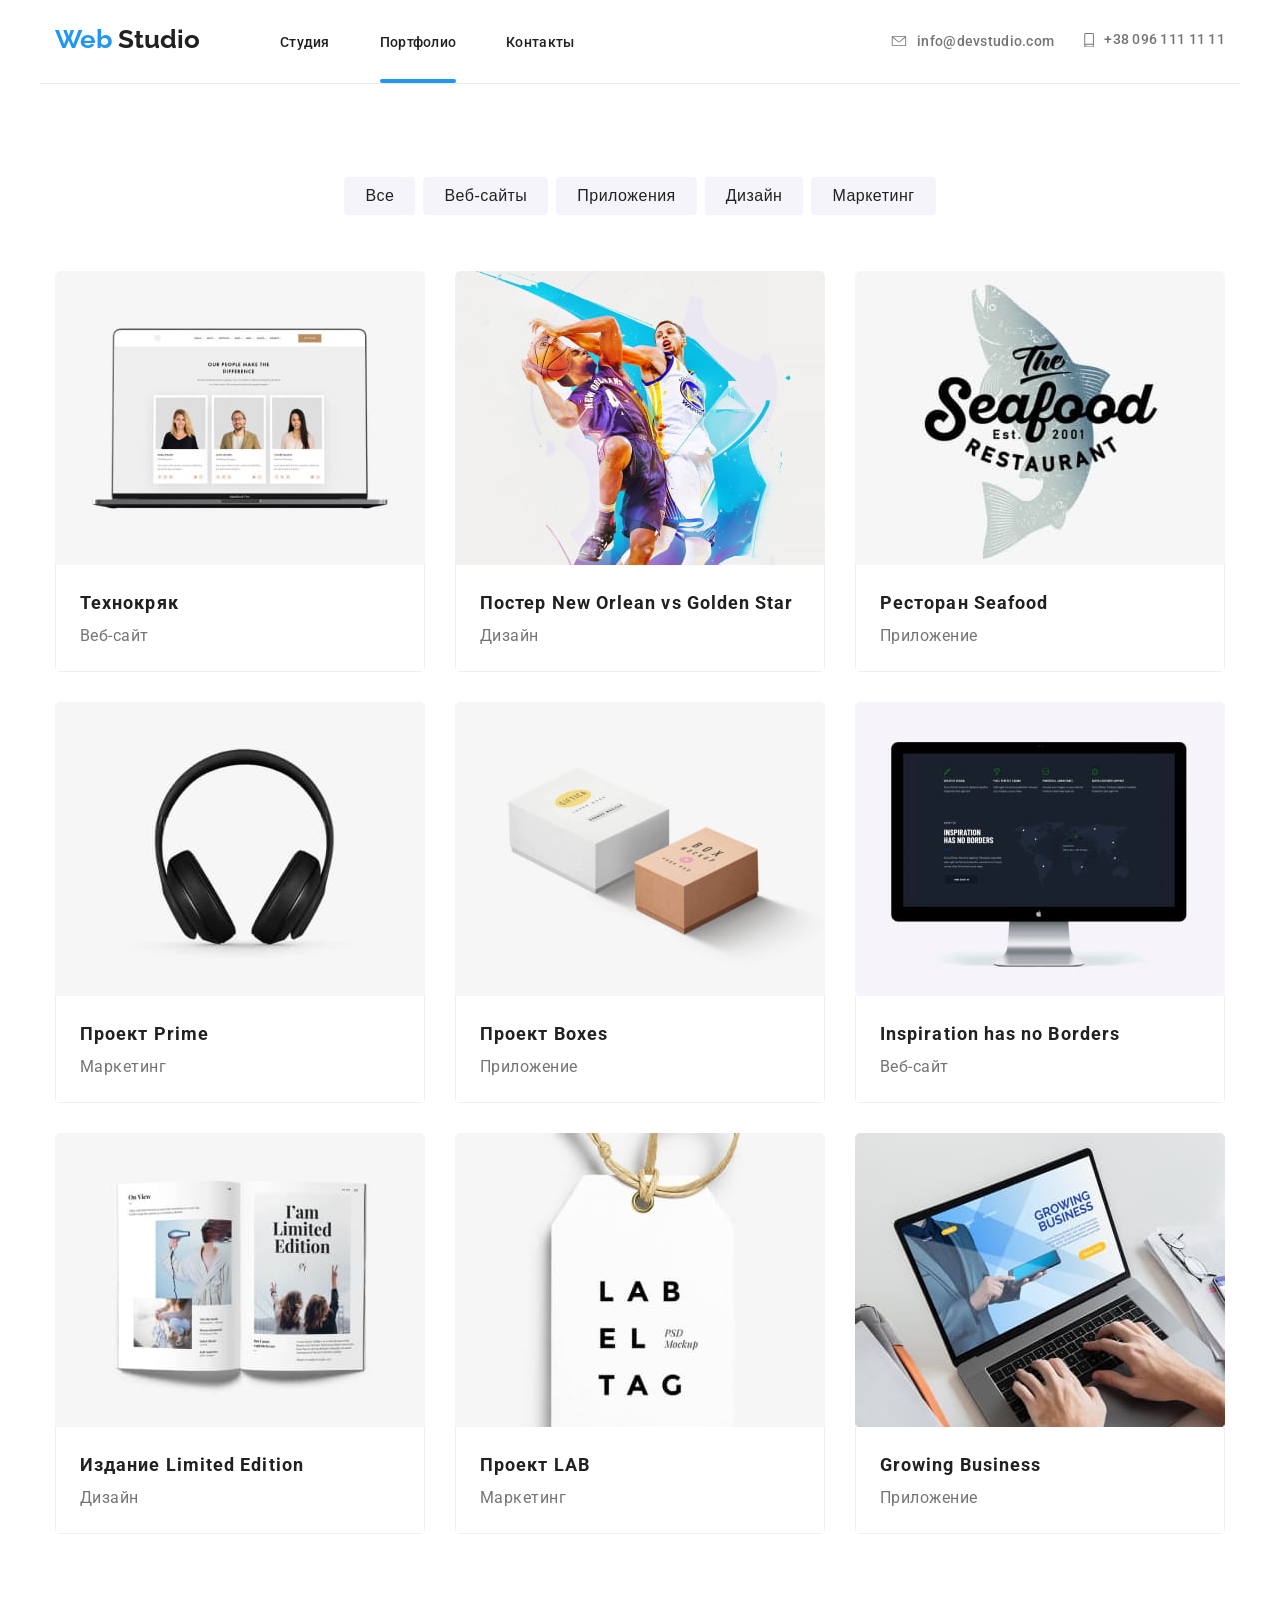
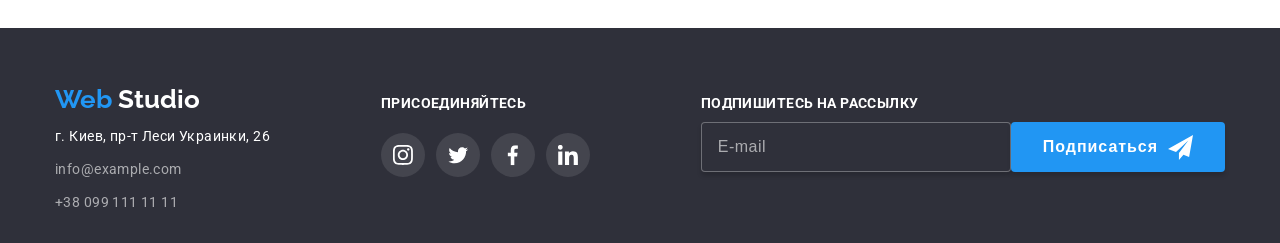
==== commit aaabf5c1: "возвращает утилитарный класс ссылкам в Портфолио плейсхолдер для ссылок добавлю по возможности" ====
--- a/portflio.html
+++ b/portflio.html
@@ -81,7 +81,7 @@
         </ul>
         <ul class="work-examples-list ut-list">
           <li class="work-examples-card">
-            <a href="" class="ut-linkk"
+            <a href="" class="ut-link"
               ><div class="content-img">
                 <img
                   src="./images-portfolio/Tehnockryak.jpg"
@@ -102,7 +102,7 @@
             </a>
           </li>
           <li class="work-examples-card">
-            <a href="" class="ut-linkk"
+            <a href="" class="ut-link"
               ><div class="content-img">
                 <img
                   src="./images-portfolio/orlean-vs-golden-stars.jpg"
@@ -125,7 +125,7 @@
             </a>
           </li>
           <li class="work-examples-card">
-            <a href="" class="ut-linkk"
+            <a href="" class="ut-link"
               ><div class="content-img">
                 <img
                   src="./images-portfolio/restoran-seafood.jpg"
@@ -146,7 +146,7 @@
             </a>
           </li>
           <li class="work-examples-card">
-            <a href="" class="ut-linkk"
+            <a href="" class="ut-link"
               ><div class="content-img">
                 <img
                   src="./images-portfolio/project-prime.jpg"
@@ -167,7 +167,7 @@
             </a>
           </li>
           <li class="work-examples-card">
-            <a href="" class="ut-linkk"
+            <a href="" class="ut-link"
               ><div class="content-img">
                 <img
                   src="./images-portfolio/project-boxes.jpg"
@@ -188,7 +188,7 @@
             </a>
           </li>
           <li class="work-examples-card">
-            <a href="" class="ut-linkk"
+            <a href="" class="ut-link"
               ><div class="content-img">
                 <img
                   src="./images-portfolio/inspiration-has-no-borders.jpg"
@@ -209,7 +209,7 @@
             </a>
           </li>
           <li class="work-examples-card">
-            <a href="" class="ut-linkk"
+            <a href="" class="ut-link"
               ><div class="content-img">
                 <img
                   src="./images-portfolio/publication-limited-edition.jpg"
@@ -230,7 +230,7 @@
             </a>
           </li>
           <li class="work-examples-card">
-            <a href="" class="ut-linkk"
+            <a href="" class="ut-link"
               ><div class="content-img">
                 <img
                   src="./images-portfolio/project-lab.jpg"
@@ -251,7 +251,7 @@
             </a>
           </li>
           <li class="work-examples-card">
-            <a href="" class="ut-linkk"
+            <a href="" class="ut-link"
               ><div class="content-img">
                 <img
                   src="./images-portfolio/groving-business.jpg"
--- a/css/main-portfolio.min.css
+++ b/css/main-portfolio.min.css
@@ -1,2 +1,2 @@
-.ut-list{display:-webkit-box;display:-ms-flexbox;display:flex;margin:0;padding:0;list-style:none}.ut-link{text-decoration:none}.container{margin-left:auto;margin-right:auto;width:1200px;padding-left:15px;padding-right:15px}.main-title{width:1200px;text-align:center;margin-top:0;margin-bottom:50px;margin-left:auto;margin-right:auto;color:#212121;font-weight:700;font-size:36px;line-height:1.17;letter-spacing:0.03em}.active-page::after{content:"";position:absolute;bottom:0;display:block;background-color:#2196f3;border-radius:2px;width:100%;height:4px}.header-underline{border-bottom:1px solid #ececec}.is-hidden{position:absolute;width:1px;height:1px;margin:-1px;border:0px;padding:0px;clip:rect(0 0 0 0);overflow:hidden}.link-accent:hover,.link-accent:focus{color:#2196f3}html{-webkit-box-sizing:border-box;box-sizing:border-box}*,*::before,*::after{-webkit-box-sizing:inherit;box-sizing:inherit}body{color:#212121;background-color:#fff;font-family:"Roboto", sans-serif;margin:0}img{display:block}.header{margin-left:auto;margin-right:auto}.header-container{display:-webkit-box;display:-ms-flexbox;display:flex;-webkit-box-align:center;-ms-flex-align:center;align-items:center;margin-left:auto;margin-right:auto;width:1200px;padding-right:15px;padding-left:15px}.header-underline{border-bottom:1px solid #ececec}.contact{margin-left:auto}.contact>.item+.item{margin-left:30px}.contact-link{-webkit-box-align:center;-ms-flex-align:center;align-items:center;display:-webkit-inline-box;display:-ms-inline-flexbox;display:inline-flex;color:#757575;font-weight:500;font-size:14px;line-height:1.14;letter-spacing:0.02em;text-decoration:none;-webkit-transition:color 250ms cubic-bezier(0.4, 0, 0.2, 1);transition:color 250ms cubic-bezier(0.4, 0, 0.2, 1)}.header .icon-smartphone,.header .icon-envelope{margin-right:10px;fill:currentColor}.nav{display:-webkit-box;display:-ms-flexbox;display:flex}.site-nav{margin-left:80px}.site-nav .item:not(:first-child){margin-left:50px}.site-nav>.item{position:relative;padding-top:32px;padding-bottom:32px}.nav-link{color:inherit;font-weight:500;font-size:14px;line-height:1.14;letter-spacing:0.02em;text-decoration:none;-webkit-transition:color 250ms cubic-bezier(0.4, 0, 0.2, 1);transition:color 250ms cubic-bezier(0.4, 0, 0.2, 1)}.logo{display:inline-block;padding-top:24px;padding-bottom:25px;text-decoration:none;font-family:"Raleway", sans-serif;font-weight:700;font-size:26px;line-height:1.19}.logo-blue{color:#2196f3}.logo-black{color:#212121}.portfolio-main{margin-right:auto;margin-left:auto;padding-top:93px;background-color:#fff}.filter-list{-webkit-box-pack:center;-ms-flex-pack:center;justify-content:center;width:1200px;margin-right:auto;margin-left:auto;margin-bottom:56px;cursor:pointer}.filter-list>.item:not(:first-child){margin-left:8px}.filter{font-weight:500;font-size:16px;line-height:1.62;text-align:center;letter-spacing:0.03em;color:#212121;padding:6px 21px;border-radius:4px;border-style:none;background-color:#f5f4fa;-webkit-transition:color 250ms cubic-bezier(0.4, 0, 0.2, 1),background-color 250ms cubic-bezier(0.4, 0, 0.2, 1),-webkit-box-shadow 250ms cubic-bezier(0.4, 0, 0.2, 1);transition:color 250ms cubic-bezier(0.4, 0, 0.2, 1),background-color 250ms cubic-bezier(0.4, 0, 0.2, 1),-webkit-box-shadow 250ms cubic-bezier(0.4, 0, 0.2, 1);transition:color 250ms cubic-bezier(0.4, 0, 0.2, 1),background-color 250ms cubic-bezier(0.4, 0, 0.2, 1),box-shadow 250ms cubic-bezier(0.4, 0, 0.2, 1);transition:color 250ms cubic-bezier(0.4, 0, 0.2, 1),background-color 250ms cubic-bezier(0.4, 0, 0.2, 1),box-shadow 250ms cubic-bezier(0.4, 0, 0.2, 1),-webkit-box-shadow 250ms cubic-bezier(0.4, 0, 0.2, 1)}.filter:hover,.filter:focus{background-color:#2196f3;color:#fff;-webkit-box-shadow:0px 2px 2px rgba(0,0,0,0.12),0px 1px 2px rgba(0,0,0,0.08),0px 3px 1px rgba(0,0,0,0.1);box-shadow:0px 2px 2px rgba(0,0,0,0.12),0px 1px 2px rgba(0,0,0,0.08),0px 3px 1px rgba(0,0,0,0.1)}.work-examples-list{-ms-flex-wrap:wrap;flex-wrap:wrap;width:1200px;padding-right:15px;padding-left:15px;padding-bottom:94px;margin-right:auto;margin-left:auto}.work-examples-card{width:calc((100% - 60px) / 3);margin-right:30px;margin-bottom:30px;border-radius:5px;overflow:hidden;-webkit-transition:-webkit-box-shadow 250ms cubic-bezier(0.4, 0, 0.2, 1);transition:-webkit-box-shadow 250ms cubic-bezier(0.4, 0, 0.2, 1);transition:box-shadow 250ms cubic-bezier(0.4, 0, 0.2, 1);transition:box-shadow 250ms cubic-bezier(0.4, 0, 0.2, 1), -webkit-box-shadow 250ms cubic-bezier(0.4, 0, 0.2, 1)}.work-examples-card:nth-child(3n){margin-right:0}.work-examples-card:nth-last-child(-n+3){margin-bottom:0}.work-examples-card:hover,.work-examples-card:focus{-webkit-box-shadow:1px 4px 6px rgba(0,0,0,0.16),0px 4px 4px rgba(0,0,0,0.06),0px 1px 1px rgba(0,0,0,0.12);box-shadow:1px 4px 6px rgba(0,0,0,0.16),0px 4px 4px rgba(0,0,0,0.06),0px 1px 1px rgba(0,0,0,0.12)}.work-examples-card a{display:block}.work-examples-card .content-img{position:relative;overflow:hidden}.work-examples-card .content-img::after{content:"";position:absolute;bottom:0;padding:0 24px;display:block;width:370px;height:294px;-webkit-transform:translateY(100%);transform:translateY(100%);opacity:0.9;background-color:#2196f3;-webkit-transition-property:-webkit-transform;transition-property:-webkit-transform;transition-property:transform;transition-property:transform, -webkit-transform;-webkit-transition-duration:250ms;transition-duration:250ms;-webkit-transition-timing-function:cubic-bezier(0.4, 0, 0.2, 1);transition-timing-function:cubic-bezier(0.4, 0, 0.2, 1)}.work-examples-card:hover .content-img::after,.work-examples-card:focus .content-img::after{-webkit-transform:translate(0);transform:translate(0)}.work-examples-card .description{position:absolute;top:50%;-webkit-transform:translateY(150%);transform:translateY(150%);margin:0;padding:24px;opacity:0.9;z-index:2;font-weight:400;font-size:18px;line-height:1.56;letter-spacing:0.03em;color:#fff;-webkit-transition-property:-webkit-transform;transition-property:-webkit-transform;transition-property:transform;transition-property:transform, -webkit-transform;-webkit-transition-duration:250ms;transition-duration:250ms;-webkit-transition-timing-function:cubic-bezier(0.4, 0, 0.2, 1);transition-timing-function:cubic-bezier(0.4, 0, 0.2, 1)}.work-examples-card:hover .description,.work-examples-card:focus .description{-webkit-transform:translateY(-50%);transform:translateY(-50%)}.work-examples-card .card-content{border-left:1px solid #eeeeee;border-right:1px solid #eeeeee;border-bottom:1px solid #eeeeee;padding-top:20px;padding-right:24px;padding-left:24px;padding-bottom:20px}.card-content>.subject{display:-webkit-box;display:-ms-flexbox;display:flex;margin:0;text-align:center;-webkit-box-pack:start;-ms-flex-pack:start;justify-content:start;color:#212121;font-weight:700;font-size:18px;line-height:2;letter-spacing:0.06em}.card-content>.caption{display:-webkit-box;display:-ms-flexbox;display:flex;margin:0;text-align:center;-webkit-box-pack:start;-ms-flex-pack:start;justify-content:start;color:#757575;font-weight:400;font-size:16px;line-height:1.88;letter-spacing:0.03em}.footer{margin-left:auto;margin-right:auto;padding-top:56px;background-color:#2f303a}.footer-container{display:-webkit-box;display:-ms-flexbox;display:flex;-webkit-box-pack:justify;-ms-flex-pack:justify;justify-content:space-between;width:1200px;margin-left:auto;margin-right:auto;-webkit-box-align:baseline;-ms-flex-align:baseline;align-items:baseline;padding-bottom:28px;padding-left:15px;padding-right:15px}.footer .logo{margin-bottom:10px;padding:0}.logo-white{color:#fff}.footer-contacts{margin:0;font-style:normal}.footer-address,.footer-mail,.footer-number{display:block;margin-top:0;font-weight:400;font-size:14px;line-height:1.71;letter-spacing:0.03em}.footer-address{margin-bottom:9px;color:#fff}.footer-mail{margin-bottom:9px;color:rgba(255,255,255,0.6)}.footer-number{margin-bottom:0;color:rgba(255,255,255,0.6)}.footer-call{display:inline-block;margin-bottom:21px;color:#fff;font-weight:bold;font-size:14px;line-height:1.14;letter-spacing:0.03em;text-transform:uppercase}.social-networks li:not(:first-child){margin-left:11px}.footer-icon{display:block;width:44px;height:44px;border-radius:100%;fill:#fff;background-color:rgba(255,255,255,0.1)}.footer .social-networks{padding:0}.mailling-cntr{margin-left:102px}.mailling-label{font-weight:700;font-size:14px;line-height:1.14;letter-spacing:0.03em;text-transform:uppercase;color:#ffffff}.mailling-form-wrap{display:-webkit-box;display:-ms-flexbox;display:flex;-webkit-box-align:center;-ms-flex-align:center;align-items:center;margin-top:10px}.mailling-form{display:inline-block;min-width:310px;height:50px;padding:15px 16px;border:1px solid rgba(255,255,255,0.3);-webkit-box-shadow:0px 4px 4px rgba(0,0,0,0.15);box-shadow:0px 4px 4px rgba(0,0,0,0.15);border-radius:4px;color:#fff;background-color:#2f303a;outline:none}.mailling-form::-webkit-input-placeholder{font-size:16px;line-height:1.25;letter-spacing:0.03em;color:rgba(255,255,255,0.6)}.mailling-form:-ms-input-placeholder{font-size:16px;line-height:1.25;letter-spacing:0.03em;color:rgba(255,255,255,0.6)}.mailling-form::-ms-input-placeholder{font-size:16px;line-height:1.25;letter-spacing:0.03em;color:rgba(255,255,255,0.6)}.mailling-form::placeholder{font-size:16px;line-height:1.25;letter-spacing:0.03em;color:rgba(255,255,255,0.6)}.mailling-button{display:-webkit-box;display:-ms-flexbox;display:flex;-webkit-box-align:center;-ms-flex-align:center;align-items:center;margin-left:12px}.icon-send{margin-left:10px;fill:#fff}.button{min-width:200px;height:50px;padding:10px 32px;border-radius:4px;color:#fff;background-color:#2196f3;-webkit-box-shadow:0px 4px 4px rgba(0,0,0,0.15);box-shadow:0px 4px 4px rgba(0,0,0,0.15);font-weight:700;font-size:16px;line-height:1.88;letter-spacing:0.06em;border-style:none;cursor:pointer}
+.ut-list{display:-webkit-box;display:-ms-flexbox;display:flex;margin:0;padding:0;list-style:none}.ut-link{text-decoration:none}.container{margin-left:auto;margin-right:auto;width:1200px;padding-left:15px;padding-right:15px}.main-title{width:1200px;text-align:center;margin-top:0;margin-bottom:50px;margin-left:auto;margin-right:auto;color:#212121;font-weight:700;font-size:36px;line-height:1.17;letter-spacing:0.03em}.active-page::after{content:"";position:absolute;bottom:0;display:block;background-color:#2196f3;border-radius:2px;width:100%;height:4px}.header-underline{border-bottom:1px solid #ececec}.is-hidden{position:absolute;width:1px;height:1px;margin:-1px;border:0px;padding:0px;clip:rect(0 0 0 0);overflow:hidden}.link-accent:hover,.link-accent:focus{color:#2196f3}html{-webkit-box-sizing:border-box;box-sizing:border-box}*,*::before,*::after{-webkit-box-sizing:inherit;box-sizing:inherit}body{color:#212121;background-color:#fff;font-family:"Roboto", sans-serif;margin:0}img{display:block}.header{margin-left:auto;margin-right:auto}.header-container{display:-webkit-box;display:-ms-flexbox;display:flex;-webkit-box-align:center;-ms-flex-align:center;align-items:center;margin-left:auto;margin-right:auto;width:1200px;padding-right:15px;padding-left:15px}.header-underline{border-bottom:1px solid #ececec}.contact{margin-left:auto}.contact>.item+.item{margin-left:30px}.contact-link{-webkit-box-align:center;-ms-flex-align:center;align-items:center;display:-webkit-inline-box;display:-ms-inline-flexbox;display:inline-flex;color:#757575;font-weight:500;font-size:14px;line-height:1.14;letter-spacing:0.02em;text-decoration:none;-webkit-transition:color 250ms cubic-bezier(0.4, 0, 0.2, 1);transition:color 250ms cubic-bezier(0.4, 0, 0.2, 1)}.header .icon-smartphone,.header .icon-envelope{margin-right:10px;fill:currentColor}.nav{display:-webkit-box;display:-ms-flexbox;display:flex}.site-nav{margin-left:80px}.site-nav .item:not(:first-child){margin-left:50px}.site-nav>.item{position:relative;padding-top:32px;padding-bottom:32px}.nav-link{color:inherit;font-weight:500;font-size:14px;line-height:1.14;letter-spacing:0.02em;text-decoration:none;-webkit-transition:color 250ms cubic-bezier(0.4, 0, 0.2, 1);transition:color 250ms cubic-bezier(0.4, 0, 0.2, 1)}.logo{display:inline-block;padding-top:24px;padding-bottom:25px;text-decoration:none;font-family:"Raleway", sans-serif;font-weight:700;font-size:26px;line-height:1.19}.logo-blue{color:#2196f3}.logo-black{color:#212121}.portfolio-main{margin-right:auto;margin-left:auto;padding-top:93px;background-color:#fff}.filter-list{-webkit-box-pack:center;-ms-flex-pack:center;justify-content:center;width:1200px;margin-right:auto;margin-left:auto;margin-bottom:56px;cursor:pointer}.filter-list>.item:not(:first-child){margin-left:8px}.filter{font-weight:500;font-size:16px;line-height:1.62;text-align:center;letter-spacing:0.03em;color:#212121;padding:6px 21px;border-radius:4px;border-style:none;background-color:#f5f4fa;-webkit-transition:color 250ms cubic-bezier(0.4, 0, 0.2, 1),background-color 250ms cubic-bezier(0.4, 0, 0.2, 1),-webkit-box-shadow 250ms cubic-bezier(0.4, 0, 0.2, 1);transition:color 250ms cubic-bezier(0.4, 0, 0.2, 1),background-color 250ms cubic-bezier(0.4, 0, 0.2, 1),-webkit-box-shadow 250ms cubic-bezier(0.4, 0, 0.2, 1);transition:color 250ms cubic-bezier(0.4, 0, 0.2, 1),background-color 250ms cubic-bezier(0.4, 0, 0.2, 1),box-shadow 250ms cubic-bezier(0.4, 0, 0.2, 1);transition:color 250ms cubic-bezier(0.4, 0, 0.2, 1),background-color 250ms cubic-bezier(0.4, 0, 0.2, 1),box-shadow 250ms cubic-bezier(0.4, 0, 0.2, 1),-webkit-box-shadow 250ms cubic-bezier(0.4, 0, 0.2, 1)}.filter:hover,.filter:focus{background-color:#2196f3;color:#fff;-webkit-box-shadow:0px 2px 2px rgba(0,0,0,0.12),0px 1px 2px rgba(0,0,0,0.08),0px 3px 1px rgba(0,0,0,0.1);box-shadow:0px 2px 2px rgba(0,0,0,0.12),0px 1px 2px rgba(0,0,0,0.08),0px 3px 1px rgba(0,0,0,0.1)}.work-examples-list{-ms-flex-wrap:wrap;flex-wrap:wrap;width:1200px;padding-right:15px;padding-left:15px;padding-bottom:94px;margin-right:auto;margin-left:auto}.work-examples-card{width:calc((100% - 60px) / 3);margin-right:30px;margin-bottom:30px;border-radius:5px;overflow:hidden;-webkit-transition:-webkit-box-shadow 250ms cubic-bezier(0.4, 0, 0.2, 1);transition:-webkit-box-shadow 250ms cubic-bezier(0.4, 0, 0.2, 1);transition:box-shadow 250ms cubic-bezier(0.4, 0, 0.2, 1);transition:box-shadow 250ms cubic-bezier(0.4, 0, 0.2, 1), -webkit-box-shadow 250ms cubic-bezier(0.4, 0, 0.2, 1)}.work-examples-card:nth-child(3n){margin-right:0}.work-examples-card:nth-last-child(-n+3){margin-bottom:0}.work-examples-card:hover,.work-examples-card:focus{-webkit-box-shadow:1px 4px 6px rgba(0,0,0,0.16),0px 4px 4px rgba(0,0,0,0.06),0px 1px 1px rgba(0,0,0,0.12);box-shadow:1px 4px 6px rgba(0,0,0,0.16),0px 4px 4px rgba(0,0,0,0.06),0px 1px 1px rgba(0,0,0,0.12)}.work-examples-card a{display:block}.work-examples-card .content-img{position:relative;overflow:hidden}.work-examples-card .content-img::after{content:"";position:absolute;bottom:0;padding:0 24px;display:block;width:370px;height:294px;-webkit-transform:translateY(100%);transform:translateY(100%);opacity:0.9;background-color:#2196f3;-webkit-transition-property:-webkit-transform;transition-property:-webkit-transform;transition-property:transform;transition-property:transform, -webkit-transform;-webkit-transition-duration:250ms;transition-duration:250ms;-webkit-transition-timing-function:cubic-bezier(0.4, 0, 0.2, 1);transition-timing-function:cubic-bezier(0.4, 0, 0.2, 1)}.work-examples-card:hover .content-img::after,.work-examples-card:focus .content-img::after{-webkit-transform:translate(0);transform:translate(0)}.work-examples-card .description{position:absolute;top:50%;-webkit-transform:translateY(150%);transform:translateY(150%);margin:0;padding:24px;opacity:0.9;z-index:2;font-weight:400;font-size:18px;line-height:1.56;letter-spacing:0.03em;color:#fff;-webkit-transition-property:-webkit-transform;transition-property:-webkit-transform;transition-property:transform;transition-property:transform, -webkit-transform;-webkit-transition-duration:250ms;transition-duration:250ms;-webkit-transition-timing-function:cubic-bezier(0.4, 0, 0.2, 1);transition-timing-function:cubic-bezier(0.4, 0, 0.2, 1)}.work-examples-card:hover .description,.work-examples-card:focus .description{-webkit-transform:translateY(-50%);transform:translateY(-50%)}.work-examples-card .card-content{border-left:1px solid #eeeeee;border-right:1px solid #eeeeee;border-bottom:1px solid #eeeeee;padding-top:20px;padding-right:24px;padding-left:24px;padding-bottom:20px}.card-content>.subject{display:-webkit-box;display:-ms-flexbox;display:flex;margin:0;text-align:center;-webkit-box-pack:start;-ms-flex-pack:start;justify-content:start;color:#212121;font-weight:700;font-size:18px;line-height:2;letter-spacing:0.06em}.card-content>.caption{display:-webkit-box;display:-ms-flexbox;display:flex;margin:0;text-align:center;-webkit-box-pack:start;-ms-flex-pack:start;justify-content:start;color:#757575;font-weight:400;font-size:16px;line-height:1.88;letter-spacing:0.03em}.footer{margin-left:auto;margin-right:auto;padding-top:56px;background-color:#2f303a}.footer-container{display:-webkit-box;display:-ms-flexbox;display:flex;-webkit-box-pack:justify;-ms-flex-pack:justify;justify-content:space-between;width:1200px;margin-left:auto;margin-right:auto;-webkit-box-align:baseline;-ms-flex-align:baseline;align-items:baseline;padding-bottom:28px;padding-left:15px;padding-right:15px}.footer .logo{margin-bottom:10px;padding:0}.logo-white{color:#fff}.footer-contacts{margin:0;font-style:normal}.footer-address,.footer-mail,.footer-number{display:block;margin-top:0;font-weight:400;font-size:14px;line-height:1.71;letter-spacing:0.03em}.footer-address{margin-bottom:9px;color:#fff}.footer-mail{margin-bottom:9px;color:rgba(255,255,255,0.6)}.footer-number{margin-bottom:0;color:rgba(255,255,255,0.6)}.footer-call{display:inline-block;margin-bottom:21px;color:#fff;font-weight:bold;font-size:14px;line-height:1.14;letter-spacing:0.03em;text-transform:uppercase}.social-networks li:not(:first-child){margin-left:11px}.footer-icon{display:block;width:44px;height:44px;border-radius:100%;fill:#fff;background-color:rgba(255,255,255,0.1)}.footer .social-networks{padding:0}.mailling-cntr{margin-left:102px}.mailling-label{font-weight:700;font-size:14px;line-height:1.14;letter-spacing:0.03em;text-transform:uppercase;color:#ffffff}.mailling-form-wrap{display:-webkit-box;display:-ms-flexbox;display:flex;-webkit-box-align:center;-ms-flex-align:center;align-items:center;margin-top:10px}.mailling-form{display:inline-block;min-width:310px;height:50px;padding:15px 16px;border:1px solid rgba(255,255,255,0.3);-webkit-box-shadow:0px 4px 4px rgba(0,0,0,0.15);box-shadow:0px 4px 4px rgba(0,0,0,0.15);border-radius:4px;color:#fff;background-color:#2f303a;outline:none}.mailling-form::-webkit-input-placeholder{font-size:16px;line-height:1.25;letter-spacing:0.03em;color:rgba(255,255,255,0.6)}.mailling-form:-ms-input-placeholder{font-size:16px;line-height:1.25;letter-spacing:0.03em;color:rgba(255,255,255,0.6)}.mailling-form::-ms-input-placeholder{font-size:16px;line-height:1.25;letter-spacing:0.03em;color:rgba(255,255,255,0.6)}.mailling-form::placeholder{font-size:16px;line-height:1.25;letter-spacing:0.03em;color:rgba(255,255,255,0.6)}.mailling-button{display:-webkit-box;display:-ms-flexbox;display:flex;-webkit-box-align:center;-ms-flex-align:center;align-items:center;margin-left:12px}.icon-send{margin-left:10px;fill:#fff}.button{min-width:200px;height:50px;padding:10px 32px;margin-left:auto;margin-right:auto;color:#fff;background-color:#2196f3;-webkit-box-shadow:0px 4px 4px rgba(0,0,0,0.15);box-shadow:0px 4px 4px rgba(0,0,0,0.15);font-weight:700;font-size:16px;line-height:1.88;letter-spacing:0.06em;border-radius:4px;border-style:none;cursor:pointer}
 /*# sourceMappingURL=main-portfolio.min.css.map */
